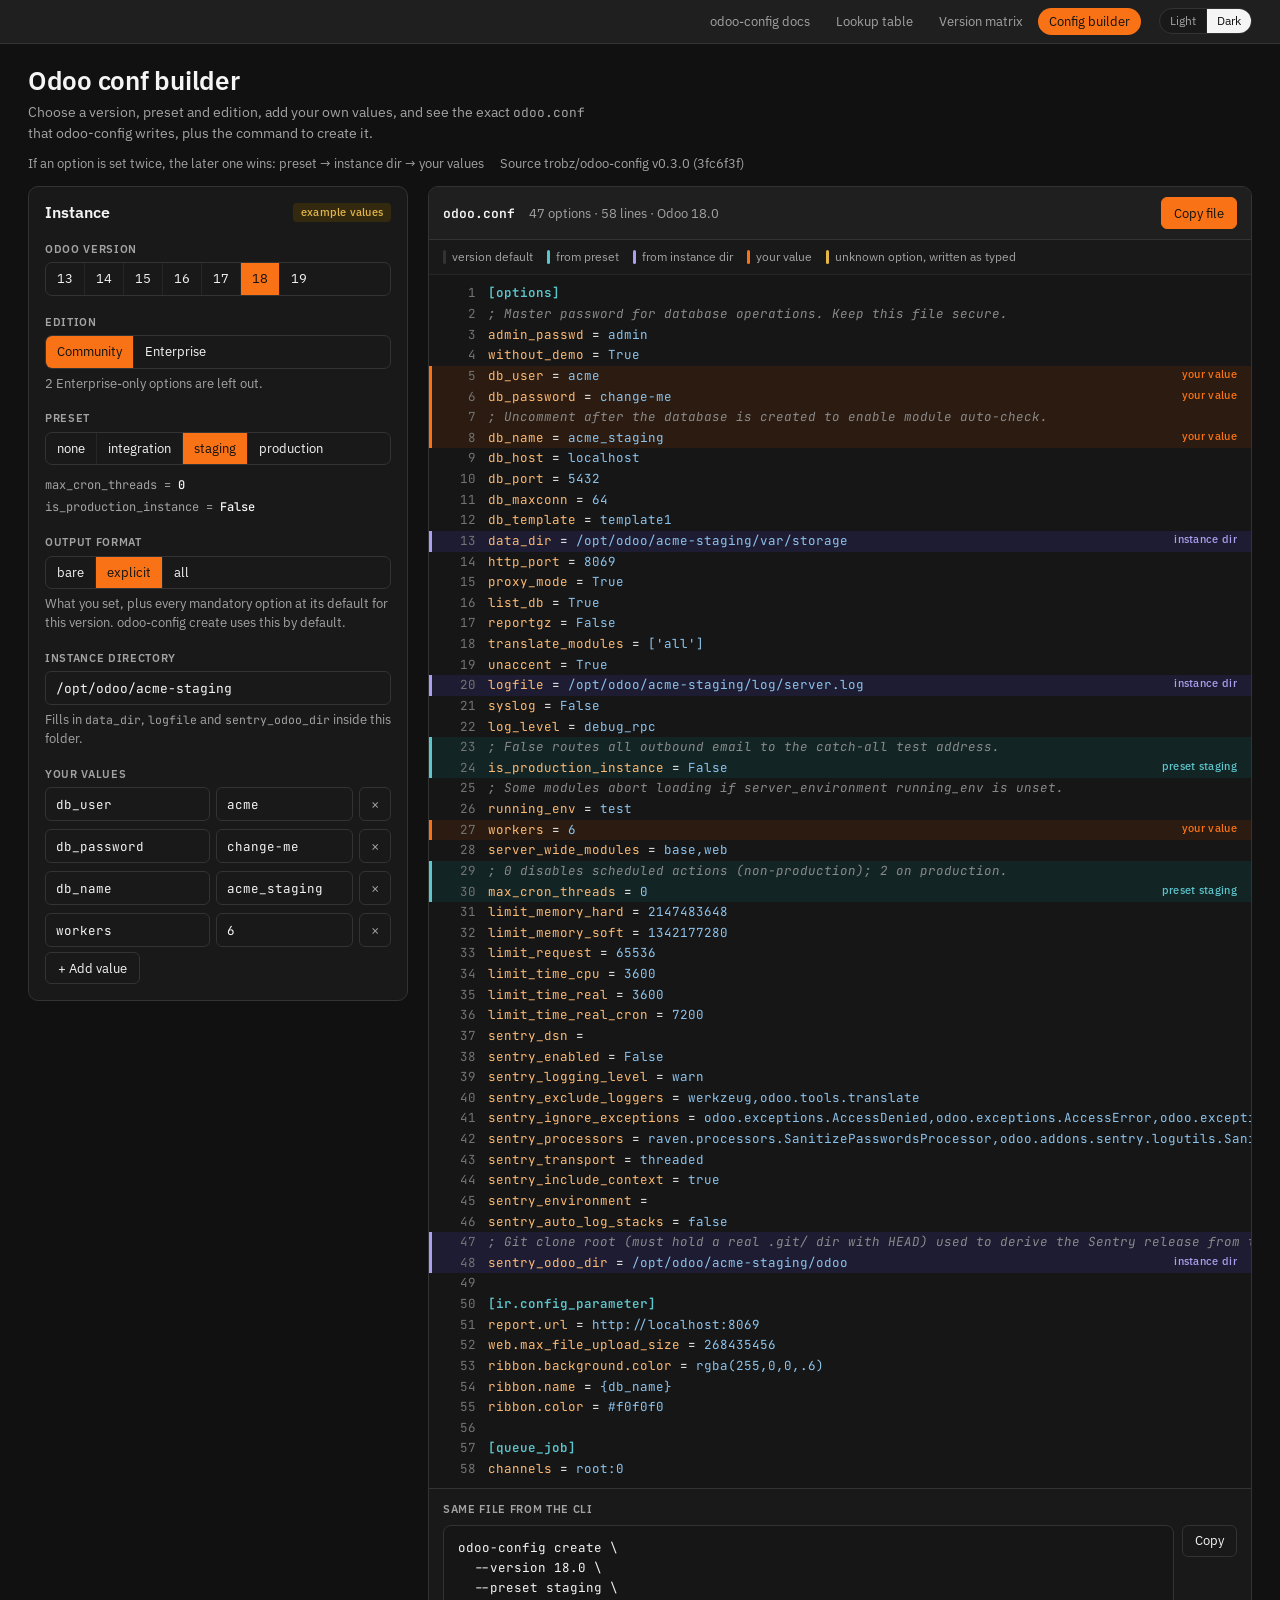
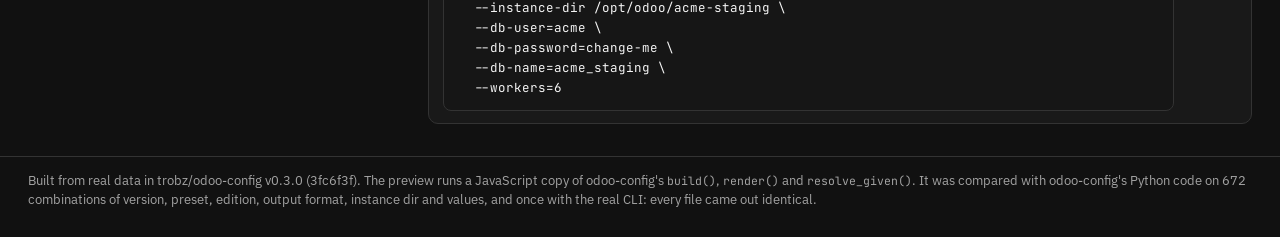
==== site-docs/docs/artifacts/odoo-conf-builder/index.html @ c49c1a0e "docs(site): add option lookup, version matrix and conf builder tools Port the 3 standalone web tools" ====
<!doctype html>
<html lang="en">
<head>
<meta charset="utf-8">
<meta name="viewport" content="width=device-width, initial-scale=1">
<title>Odoo Conf Builder</title>
<link rel="preconnect" href="https://fonts.googleapis.com">
<link rel="preconnect" href="https://fonts.gstatic.com" crossorigin>
<link rel="stylesheet" href="https://fonts.googleapis.com/css2?family=IBM+Plex+Sans:wght@300;400;500;600;700&family=JetBrains+Mono:wght@400;500;600;700&display=swap">
<style>
:root{
  color-scheme:dark;
  --bg:#111111; --surface:#191919; --panel:#1f1f1f; --line:#333333; --line-soft:#262626;
  --ink:#f5f5f5; --muted:#a3a3a3; --faint:#737373;
  --accent:#f97316; --accent-ink:#111111; --accent-soft:#3a1f0d;
  --add:#57c88a; --add-bg:#16301f;
  --del:#f0837a; --del-bg:#3a1a18;
  --chg:#e4b64a; --chg-bg:#33290f;
  --trobz:#5cc6cc; --trobz-bg:#123032;
  --ent:#a9a0f0; --ent-bg:#25224a;
  --code-bg:#161616; --code-key:#fdba74; --code-val:#8cc4ee; --code-com:#8a8a8a; --code-sec:#5cc6cc;
  --shadow:0 1px 2px rgba(0,0,0,.3),0 4px 16px rgba(0,0,0,.25);
  --sans:"IBM Plex Sans",system-ui,-apple-system,"Segoe UI",sans-serif;
  --mono:"JetBrains Mono",ui-monospace,"SFMono-Regular",Menlo,Consolas,monospace;
}
:root[data-theme="light"]{
  color-scheme:light;
  --bg:#fafafa; --surface:#ffffff; --panel:#f4f4f5; --line:#e4e4e7; --line-soft:#efeff1;
  --ink:#18181b; --muted:#5f5f68; --faint:#a1a1aa;
  --accent:#c2410c; --accent-ink:#ffffff; --accent-soft:#ffedd5;
  --add:#1f7a4d; --add-bg:#e3f4ea;
  --del:#b42318; --del-bg:#fdecea;
  --chg:#8a5d00; --chg-bg:#fff2cc;
  --trobz:#0f6e74; --trobz-bg:#dff1f1;
  --ent:#4f46a5; --ent-bg:#ecebfa;
  --code-bg:#f7f7f8; --code-key:#c2410c; --code-val:#1f5f8a; --code-com:#80808a; --code-sec:#0f6e74;
  --shadow:0 1px 2px rgba(24,24,27,.06),0 4px 16px rgba(24,24,27,.06);
}

*{box-sizing:border-box}
body{background:var(--bg);color:var(--ink);font:14px/1.5 var(--sans);margin:0}
a{color:var(--accent)}
button,input,select{font:inherit;color:inherit}
:focus-visible{outline:2px solid var(--accent);outline-offset:2px}
@media (prefers-reduced-motion: reduce){*{transition:none!important;animation:none!important}}
code,.mono{font-family:var(--mono);font-size:.92em}

.wrap{max-width:1320px;margin:0 auto;padding-inline:16px}
@media (min-width:720px){.wrap{padding-inline:28px}}

/* Top strip: links between the three pages and the theme switch. */
.strip{background:var(--panel);border-bottom:1px solid var(--line);font-size:12.5px}
.strip .wrap{display:flex;flex-wrap:wrap;align-items:center;gap:6px 18px;padding-block:8px}
.strip nav{display:flex;flex-wrap:wrap;gap:4px;margin-left:auto}
.strip nav a{padding:3px 10px;border-radius:999px;color:var(--muted);text-decoration:none;border:1px solid transparent}
.strip nav a:hover{color:var(--ink);border-color:var(--line)}
.strip nav a[aria-current="page"]{background:var(--accent);color:var(--accent-ink)}
.theme{display:inline-flex;border:1px solid var(--line);border-radius:999px;overflow:hidden;background:var(--surface)}
.theme button{border:0;background:none;padding:3px 10px;font-size:12px;color:var(--muted);cursor:pointer}
.theme button + button{border-left:1px solid var(--line-soft)}
.theme button:hover{color:var(--ink)}
.theme button[aria-pressed="true"]{background:var(--ink);color:var(--bg)}

header.page{padding-block:22px 14px}
header.page h1{font:600 26px/1.15 var(--sans);letter-spacing:-.01em;margin:0 0 6px;text-wrap:balance}
header.page p{margin:0;color:var(--muted);max-width:72ch}
.meta{display:flex;flex-wrap:wrap;gap:4px 16px;margin-top:10px;font-size:12.5px;color:var(--muted)}
.meta b{color:var(--ink);font-weight:600;font-variant-numeric:tabular-nums}

footer.page{border-top:1px solid var(--line);margin-top:32px;padding-block:14px 28px;font-size:12.5px;color:var(--muted)}

/* Badges */
.badges{display:inline-flex;flex-wrap:wrap;gap:4px}
.b{display:inline-flex;align-items:center;height:19px;padding:0 7px;border-radius:4px;font:500 11px/1 var(--sans);letter-spacing:.02em;white-space:nowrap;border:1px solid transparent}
.b-trobz{background:var(--trobz-bg);color:var(--trobz)}
.b-mand{border-color:var(--line);color:var(--ink)}
.b-ent{background:var(--ent-bg);color:var(--ent)}
.b-legacy{background:var(--panel);color:var(--muted)}
.b-sec{background:var(--accent-soft);color:var(--accent);font-family:var(--mono);font-size:10.5px}
.b-add{background:var(--add-bg);color:var(--add)}
.b-del{background:var(--del-bg);color:var(--del)}
.b-chg{background:var(--chg-bg);color:var(--chg)}

/* Controls */
.field{display:flex;flex-direction:column;gap:5px}
.field > label,.label{font-size:11px;font-weight:600;letter-spacing:.06em;text-transform:uppercase;color:var(--muted)}
.input{height:34px;padding:0 10px;border:1px solid var(--line);border-radius:6px;background:var(--surface);min-width:0}
.input:focus{border-color:var(--accent);outline:none;box-shadow:0 0 0 3px var(--accent-soft)}
.search{width:100%;padding-left:32px;background:var(--surface) url("data:image/svg+xml,%3Csvg xmlns='http://www.w3.org/2000/svg' width='16' height='16' fill='none' stroke='%238a8a8a' stroke-width='1.6'%3E%3Ccircle cx='7' cy='7' r='5'/%3E%3Cpath d='m11 11 3.5 3.5'/%3E%3C/svg%3E") no-repeat 10px 50%}
.chips{display:flex;flex-wrap:wrap;gap:6px}
.chip{height:28px;padding:0 11px;border-radius:999px;border:1px solid var(--line);background:var(--surface);cursor:pointer;font-size:12.5px;display:inline-flex;align-items:center;gap:6px}
.chip:hover{border-color:var(--faint)}
.chip[aria-pressed="true"]{background:var(--ink);border-color:var(--ink);color:var(--bg)}
.chip .n{font-variant-numeric:tabular-nums;color:var(--faint);font-size:11.5px}
.chip[aria-pressed="true"] .n{color:inherit;opacity:.7}
.seg{display:inline-flex;flex-wrap:wrap;border:1px solid var(--line);border-radius:7px;overflow:hidden;background:var(--surface)}
.seg button{border:0;background:none;padding:6px 11px;cursor:pointer;font-size:13px;font-variant-numeric:tabular-nums;border-right:1px solid var(--line-soft)}
.seg button:last-child{border-right:0}
.seg button:hover{background:var(--panel)}
.seg button[aria-pressed="true"]{background:var(--accent);color:var(--accent-ink)}
.btn{height:32px;padding:0 12px;border-radius:6px;border:1px solid var(--line);background:var(--surface);cursor:pointer;font-size:13px;display:inline-flex;align-items:center;gap:6px}
.btn:hover{border-color:var(--faint)}
.btn.primary{background:var(--accent);border-color:var(--accent);color:var(--accent-ink)}
.switch{display:inline-flex;align-items:center;gap:8px;cursor:pointer;font-size:13px;user-select:none}
.switch input{appearance:none;width:30px;height:18px;border-radius:999px;background:var(--line);position:relative;cursor:pointer;margin:0;flex:none;transition:background .15s}
.switch input::after{content:"";position:absolute;top:2px;left:2px;width:14px;height:14px;border-radius:50%;background:var(--surface);transition:transform .15s}
.switch input:checked{background:var(--accent)}
.switch input:checked::after{transform:translateX(12px)}

/* ini code block */
.ini{font:12.5px/1.6 var(--mono);background:var(--code-bg);border:1px solid var(--line);border-radius:8px;padding:12px 14px;margin:0;overflow-x:auto;white-space:pre;color:var(--ink)}
:is(.ini,.hl) .s{color:var(--code-sec);font-weight:600}
:is(.ini,.hl) .c{color:var(--code-com);font-style:italic}
:is(.ini,.hl) .k{color:var(--code-key)}
:is(.ini,.hl) .v{color:var(--code-val)}

.muted{color:var(--muted)}
.empty{padding:28px;text-align:center;color:var(--muted)}
.note{font-size:12px;color:var(--muted)}
.sr{position:absolute;width:1px;height:1px;overflow:hidden;clip:rect(0 0 0 0)}

.layout{display:grid;gap:20px;align-items:start}
@media (min-width:980px){.layout{grid-template-columns:380px minmax(0,1fr)}}
.form{border:1px solid var(--line);border-radius:10px;background:var(--surface);padding:16px;display:grid;gap:18px}
.form-head{display:flex;justify-content:space-between;align-items:center;gap:8px}
.form-head h2{font:600 16px/1.2 var(--sans);margin:0}
.hint{font-size:12.5px;color:var(--muted);margin:0}
.hint code{font-size:11.5px}
.pv{font:12px/1.5 var(--mono);color:var(--muted);margin:6px 0 0;padding:0;list-style:none;display:flex;flex-wrap:wrap;gap:4px 12px}
.pv li b{color:var(--ink);font-weight:500}
.ovr{display:grid;gap:8px}
.ovr-row{display:grid;grid-template-columns:minmax(0,1.2fr) minmax(0,1fr) 32px;gap:6px;align-items:start}
.ovr-row .input{font-family:var(--mono);font-size:12.5px;width:100%}
.ovr-row .x{height:34px;width:32px;border:1px solid var(--line);border-radius:6px;background:var(--surface);cursor:pointer;color:var(--muted)}
.ovr-row .x:hover{color:var(--del);border-color:var(--del)}
.ovr-msg{grid-column:1 / -1;font-size:12px;margin-top:-2px}
.ovr-msg.warn{color:var(--chg)}
.ovr-msg.err{color:var(--del)}

.out{border:1px solid var(--line);border-radius:10px;background:var(--surface);overflow:hidden;min-width:0}
.out-head{display:flex;flex-wrap:wrap;align-items:center;gap:8px 14px;padding:10px 14px;border-bottom:1px solid var(--line);background:var(--panel)}
.out-head .fn{font:600 13px var(--mono)}
.out-head .stat{font-size:12.5px;color:var(--muted);font-variant-numeric:tabular-nums}
.out-head .btn{margin-left:auto}
.legend{display:flex;flex-wrap:wrap;gap:6px 14px;font-size:12px;color:var(--muted);padding:8px 14px;border-bottom:1px solid var(--line-soft)}
.legend span{display:inline-flex;align-items:center;gap:6px}
.legend i{width:3px;height:14px;border-radius:2px;display:inline-block}
.code{font:12.5px/1.65 var(--mono);background:var(--code-bg);overflow-x:auto;padding:8px 0;counter-reset:ln}
.code .ln{display:grid;grid-template-columns:44px 1fr auto;gap:0 12px;padding-right:14px;white-space:pre;min-width:max-content;border-left:3px solid transparent}
.code .ln::before{counter-increment:ln;content:counter(ln);text-align:right;color:var(--faint);user-select:none}
.code .ln .t{min-width:0}
.code .ln .o{font:500 10.5px/1.65 var(--sans);letter-spacing:.03em;color:var(--faint);user-select:none;padding-left:16px}
.code .ln.preset{border-left-color:var(--trobz);background:color-mix(in srgb,var(--trobz-bg) 55%,transparent)}
.code .ln.override{border-left-color:var(--accent);background:color-mix(in srgb,var(--accent-soft) 60%,transparent)}
.code .ln.instance-dir{border-left-color:var(--ent);background:color-mix(in srgb,var(--ent-bg) 55%,transparent)}
.code .ln.unknown{border-left-color:var(--chg);background:color-mix(in srgb,var(--chg-bg) 55%,transparent)}
.code .ln.preset .o{color:var(--trobz)} .code .ln.override .o{color:var(--accent)} .code .ln.instance-dir .o{color:var(--ent)} .code .ln.unknown .o{color:var(--chg)}
.cmd{border-top:1px solid var(--line);padding:12px 14px;display:grid;gap:8px}
.cmd-row{display:flex;gap:8px;align-items:stretch}
.cmd-row .ini{flex:1;min-width:0;white-space:pre-wrap;word-break:break-all}
</style>
</head>
<body>
<div class="strip"><div class="wrap"><nav aria-label="Pages"><a href="../../">odoo-config docs</a><a href="../odoo-option-lookup/">Lookup table</a><a href="../odoo-option-matrix/">Version matrix</a><a href="../odoo-conf-builder/" aria-current="page">Config builder</a></nav><div class="theme" role="group" aria-label="Theme"><button type="button" data-t="light">Light</button><button type="button" data-t="dark">Dark</button></div></div></div>
<script>(() => {
  // Share the light/dark choice with the zensical docs pages: same localStorage
  // key and value shape as their palette toggle (theme.palette in zensical.toml).
  const root = document.documentElement, KEY = new URL("../../", location).pathname + ".__palette";
  const SCHEME = { light: [0, "default"], dark: [1, "slate"] };
  const apply = (mode) => {
    root.dataset.theme = mode;
    document.querySelectorAll(".theme button").forEach((b) => b.setAttribute("aria-pressed", b.dataset.t === mode));
  };
  let saved = null;
  try { saved = JSON.parse(localStorage.getItem(KEY)); } catch (e) {}
  apply(saved?.color?.scheme === "default" ? "light" : "dark");
  document.querySelector(".theme").addEventListener("click", (e) => {
    const b = e.target.closest("button"); if (!b) return;
    const [index, scheme] = SCHEME[b.dataset.t];
    try { localStorage.setItem(KEY, JSON.stringify({ index, color: { media: "none", scheme, primary: "indigo", accent: "indigo" } })); } catch (e) {}
    apply(b.dataset.t);
  });
})();</script>

<header class="page wrap">
  <h1>Odoo conf builder</h1>
  <p>Choose a version, preset and edition, add your own values, and see the exact <code>odoo.conf</code> that odoo-config writes, plus the command to create it.</p>
  <div class="meta"><span>If an option is set twice, the later one wins: preset → instance dir → your values</span><span>Source <span data-src></span></span></div>
</header>

<main class="wrap layout">
  <form class="form" id="form" autocomplete="off">
    <div class="form-head"><h2>Instance</h2><span class="b b-chg" title="Pre-filled so the preview is not empty">example values</span></div>

    <div class="field"><span class="label" id="ver-l">Odoo version</span><div class="seg" id="ver" role="group" aria-labelledby="ver-l"></div></div>

    <div class="field"><span class="label" id="ed-l">Edition</span>
      <div class="seg" id="ed" role="group" aria-labelledby="ed-l"><button type="button" data-v="c">Community</button><button type="button" data-v="e">Enterprise</button></div>
      <p class="hint" id="ed-hint"></p></div>

    <div class="field"><span class="label" id="pre-l">Preset</span>
      <div class="seg" id="pre" role="group" aria-labelledby="pre-l"></div>
      <ul class="pv" id="pre-vals"></ul></div>

    <div class="field"><span class="label" id="fmt-l">Output format</span>
      <div class="seg" id="fmt" role="group" aria-labelledby="fmt-l"><button type="button" data-v="bare">bare</button><button type="button" data-v="explicit">explicit</button><button type="button" data-v="all">all</button></div>
      <p class="hint" id="fmt-hint"></p></div>

    <div class="field"><label for="idir">Instance directory</label>
      <input id="idir" class="input mono" placeholder="/opt/odoo/my-instance">
      <p class="hint">Fills in <code>data_dir</code>, <code>logfile</code> and <code>sentry_odoo_dir</code> inside this folder.</p></div>

    <div class="field"><span class="label">Your values</span>
      <div class="ovr" id="ovr"></div>
      <div><button type="button" class="btn" id="add">+ Add value</button></div>
      <datalist id="keys"></datalist></div>
  </form>

  <section class="out" aria-label="Generated file">
    <div class="out-head"><span class="fn">odoo.conf</span><span class="stat" id="stat"></span><button type="button" class="btn primary" id="copy-conf">Copy file</button></div>
    <div class="legend">
      <span><i style="background:var(--line)"></i>version default</span>
      <span><i style="background:var(--trobz)"></i>from preset</span>
      <span><i style="background:var(--ent)"></i>from instance dir</span>
      <span><i style="background:var(--accent)"></i>your value</span>
      <span><i style="background:var(--chg)"></i>unknown option, written as typed</span>
    </div>
    <div class="code hl" id="code"></div>
    <div class="cmd">
      <span class="label">Same file from the CLI</span>
      <div class="cmd-row"><pre class="ini" id="cmd"></pre><button type="button" class="btn" id="copy-cmd">Copy</button></div>
    </div>
  </section>
</main>

<footer class="page wrap">
  Built from real data in <span data-src></span>. The preview runs a JavaScript copy of odoo-config's <code>build()</code>, <code>render()</code> and <code>resolve_given()</code>. It was compared with odoo-config's Python code on 672 combinations of version, preset, edition, output format, instance dir and values, and once with the real CLI: every file came out identical.
</footer>

<script type="application/json" id="schema-data">{"source":{"repo":"trobz/odoo-config","commit":"3fc6f3f","describe":"v0.3.0"},"versions":["13.0","14.0","15.0","16.0","17.0","18.0","19.0"],"presets":{"integration":{"max_cron_threads":"0","is_production_instance":"False"},"staging":{"max_cron_threads":"0","is_production_instance":"False"},"production":{"max_cron_threads":"2","is_production_instance":"True","list_db":"False","ribbon.name":""}},"options":[{"key":"admin_passwd","default":"admin","comment":"Master password for database operations. Keep this file secure.","mandatory":true,"type":"str","in_core":true,"in_overlay":true,"trobz":false,"core_default":"admin","versions":{"13.0":"admin","14.0":"admin","15.0":"admin","16.0":"admin","17.0":"admin","18.0":"admin","19.0":"admin"},"core_versions":{"13.0":"admin","14.0":"admin","15.0":"admin","16.0":"admin","17.0":"admin","18.0":"admin","19.0":"admin"}},{"key":"without_demo","default":"True","help":"disable loading demo data for modules to be installed (comma-separated, use \"all\" for all modules). Requires -d and -i. Default is %default","mandatory":true,"max_version":"18.0","type":"str","in_core":true,"in_overlay":true,"trobz":true,"core_default":"False","versions":{"13.0":"True","14.0":"True","15.0":"True","16.0":"True","17.0":"True","18.0":"True","19.0":null},"core_versions":{"13.0":"False","14.0":"False","15.0":"False","16.0":"False","17.0":"False","18.0":"False","19.0":null}},{"key":"db_user","default":"","help":"specify the database user name","mandatory":true,"type":"str","in_core":true,"in_overlay":true,"trobz":false,"core_default":"","versions":{"13.0":"","14.0":"","15.0":"","16.0":"","17.0":"","18.0":"","19.0":""},"core_versions":{"13.0":"","14.0":"","15.0":"","16.0":"","17.0":"","18.0":"","19.0":""}},{"key":"db_password","default":"","help":"specify the database password","mandatory":true,"type":"str","in_core":true,"in_overlay":true,"trobz":false,"core_default":"","versions":{"13.0":"","14.0":"","15.0":"","16.0":"","17.0":"","18.0":"","19.0":""},"core_versions":{"13.0":"","14.0":"","15.0":"","16.0":"","17.0":"","18.0":"","19.0":""}},{"key":"db_name","default":"False","help":"database(s) used when installing or updating modules.","comment":"Uncomment after the database is created to enable module auto-check.","commented":true,"type":"str","in_core":true,"in_overlay":true,"trobz":true,"core_default":"","versions":{"13.0":"False","14.0":"False","15.0":"False","16.0":"False","17.0":"False","18.0":"False","19.0":"False"},"core_versions":{"13.0":"","14.0":"","15.0":"","16.0":"","17.0":"","18.0":"","19.0":""}},{"key":"db_host","default":"localhost","help":"specify the database host","mandatory":true,"type":"str","in_core":true,"in_overlay":true,"trobz":true,"core_default":"","versions":{"13.0":"localhost","14.0":"localhost","15.0":"localhost","16.0":"localhost","17.0":"localhost","18.0":"localhost","19.0":"localhost"},"core_versions":{"13.0":"","14.0":"","15.0":"","16.0":"","17.0":"","18.0":"","19.0":""}},{"key":"db_port","default":"5432","help":"specify the database port","mandatory":true,"type":"int","in_core":true,"in_overlay":true,"trobz":true,"core_default":"False","versions":{"13.0":"5432","14.0":"5432","15.0":"5432","16.0":"5432","17.0":"5432","18.0":"5432","19.0":"5432"},"core_versions":{"13.0":"False","14.0":"False","15.0":"False","16.0":"False","17.0":"False","18.0":"False","19.0":"False"}},{"key":"db_maxconn","default":"64","help":"specify the maximum number of physical connections to PostgreSQL","mandatory":true,"type":"int","in_core":true,"in_overlay":true,"trobz":false,"core_default":"64","versions":{"13.0":"64","14.0":"64","15.0":"64","16.0":"64","17.0":"64","18.0":"64","19.0":"64"},"core_versions":{"13.0":"64","14.0":"64","15.0":"64","16.0":"64","17.0":"64","18.0":"64","19.0":"64"}},{"key":"db_template","default":"template1","help":"specify a custom database template to create a new database","mandatory":true,"type":"str","in_core":true,"in_overlay":true,"trobz":true,"core_default":"template0","versions":{"13.0":"template1","14.0":"template1","15.0":"template1","16.0":"template1","17.0":"template1","18.0":"template1","19.0":"template1"},"core_versions":{"13.0":"template0","14.0":"template0","15.0":"template0","16.0":"template0","17.0":"template0","18.0":"template0","19.0":"template0"}},{"key":"addons_path","default":"","help":"specify additional addons paths (separated by commas).","comment":"Comma-separated list of addons directories.","type":"str","in_core":true,"in_overlay":true,"trobz":false,"core_default":"","versions":{"13.0":"","14.0":"","15.0":"","16.0":"","17.0":"","18.0":"","19.0":""},"core_versions":{"13.0":"","14.0":"","15.0":"","16.0":"","17.0":"","18.0":"","19.0":""}},{"key":"data_dir","help":"Directory where to store Odoo data","mandatory":true,"type":"str","in_core":true,"in_overlay":true,"trobz":false,"core_default":"","versions":{"13.0":"","14.0":"","15.0":"","16.0":"","17.0":"","18.0":"","19.0":""},"core_versions":{"13.0":"","14.0":"","15.0":"","16.0":"","17.0":"","18.0":"","19.0":""}},{"key":"interface","default":"","mandatory":true,"max_version":"10.0","type":"str","in_core":false,"in_overlay":true,"trobz":true,"core_default":null,"versions":{"13.0":null,"14.0":null,"15.0":null,"16.0":null,"17.0":null,"18.0":null,"19.0":null}},{"key":"netrpc","default":"False","mandatory":true,"max_version":"9.0","type":"str","in_core":false,"in_overlay":true,"trobz":true,"core_default":null,"versions":{"13.0":null,"14.0":null,"15.0":null,"16.0":null,"17.0":null,"18.0":null,"19.0":null}},{"key":"xmlrpcs","default":"False","mandatory":true,"max_version":"10.0","type":"str","in_core":false,"in_overlay":true,"trobz":true,"core_default":null,"versions":{"13.0":null,"14.0":null,"15.0":null,"16.0":null,"17.0":null,"18.0":null,"19.0":null}},{"key":"xmlrpc","default":"True","mandatory":true,"max_version":"10.0","type":"str","in_core":false,"in_overlay":true,"trobz":true,"core_default":null,"versions":{"13.0":null,"14.0":null,"15.0":null,"16.0":null,"17.0":null,"18.0":null,"19.0":null}},{"key":"xmlrpc_interface","default":"","mandatory":true,"max_version":"10.0","type":"str","in_core":false,"in_overlay":true,"trobz":true,"core_default":null,"versions":{"13.0":null,"14.0":null,"15.0":null,"16.0":null,"17.0":null,"18.0":null,"19.0":null}},{"key":"xmlrpc_port","default":"8069","mandatory":true,"max_version":"10.0","type":"int","in_core":false,"in_overlay":true,"trobz":true,"core_default":null,"versions":{"13.0":null,"14.0":null,"15.0":null,"16.0":null,"17.0":null,"18.0":null,"19.0":null}},{"key":"soap","default":"False","mandatory":true,"max_version":"9.0","type":"str","in_core":false,"in_overlay":true,"trobz":true,"core_default":null,"versions":{"13.0":null,"14.0":null,"15.0":null,"16.0":null,"17.0":null,"18.0":null,"19.0":null}},{"key":"http_interface","default":"","help":"Listen interface address for HTTP services.","type":"str","in_core":true,"in_overlay":true,"trobz":true,"core_default":"0.0.0.0","versions":{"13.0":"","14.0":"","15.0":"","16.0":"","17.0":"","18.0":"","19.0":""},"core_versions":{"13.0":"","14.0":"","15.0":"","16.0":"","17.0":"","18.0":"","19.0":"0.0.0.0"}},{"key":"http_port","default":"8069","help":"Listen port for the main HTTP service","mandatory":true,"type":"int","in_core":true,"in_overlay":true,"trobz":false,"core_default":"8069","versions":{"13.0":"8069","14.0":"8069","15.0":"8069","16.0":"8069","17.0":"8069","18.0":"8069","19.0":"8069"},"core_versions":{"13.0":"8069","14.0":"8069","15.0":"8069","16.0":"8069","17.0":"8069","18.0":"8069","19.0":"8069"}},{"key":"longpolling_port","default":"8072","help":"Listen port for the longpolling HTTP service","max_version":"15.0","type":"int","in_core":true,"in_overlay":true,"trobz":false,"core_default":"8072","versions":{"13.0":"8072","14.0":"8072","15.0":"8072","16.0":null,"17.0":null,"18.0":null,"19.0":null},"core_versions":{"13.0":"8072","14.0":"8072","15.0":"8072","16.0":null,"17.0":null,"18.0":null,"19.0":null}},{"key":"gevent_port","default":"8072","help":"Listen port for the gevent worker","min_version":"16.0","type":"int","in_core":true,"in_overlay":true,"trobz":false,"core_default":"8072","versions":{"13.0":null,"14.0":null,"15.0":null,"16.0":"8072","17.0":"8072","18.0":"8072","19.0":"8072"},"core_versions":{"13.0":null,"14.0":null,"15.0":null,"16.0":"8072","17.0":"8072","18.0":"8072","19.0":"8072"}},{"key":"proxy_mode","default":"True","help":"Activate reverse proxy WSGI wrappers (headers rewriting) Only enable this when running behind a trusted web proxy!","mandatory":true,"type":"str","in_core":true,"in_overlay":true,"trobz":true,"core_default":"False","versions":{"13.0":"True","14.0":"True","15.0":"True","16.0":"True","17.0":"True","18.0":"True","19.0":"True"},"core_versions":{"13.0":"False","14.0":"False","15.0":"False","16.0":"False","17.0":"False","18.0":"False","19.0":"False"}},{"key":"list_db","default":"True","help":"Disable the ability to obtain or view the list of databases. Also disable access to the database manager and selector, so be sure to set a proper --database parameter first","mandatory":true,"type":"str","in_core":true,"in_overlay":true,"trobz":false,"core_default":"True","versions":{"13.0":"True","14.0":"True","15.0":"True","16.0":"True","17.0":"True","18.0":"True","19.0":"True"},"core_versions":{"13.0":"True","14.0":"True","15.0":"True","16.0":"True","17.0":"True","18.0":"True","19.0":"True"}},{"key":"reportgz","default":"False","mandatory":true,"type":"str","in_core":true,"in_overlay":true,"trobz":false,"core_default":"False","versions":{"13.0":"False","14.0":"False","15.0":"False","16.0":"False","17.0":"False","18.0":"False","19.0":"False"},"core_versions":{"13.0":"False","14.0":"False","15.0":"False","16.0":"False","17.0":"False","18.0":"False","19.0":"False"}},{"key":"translate_modules","default":"['all']","help":"specify modules to export. Use in combination with --i18n-export","mandatory":true,"max_version":"18.0","type":"str","in_core":true,"in_overlay":true,"trobz":true,"core_default":"","versions":{"13.0":"['all']","14.0":"['all']","15.0":"['all']","16.0":"['all']","17.0":"['all']","18.0":"['all']","19.0":null},"core_versions":{"13.0":"","14.0":"","15.0":"","16.0":"","17.0":"","18.0":"","19.0":null}},{"key":"unaccent","default":"True","help":"Try to enable the unaccent extension when creating new databases.","mandatory":true,"type":"str","in_core":true,"in_overlay":true,"trobz":true,"core_default":"False","versions":{"13.0":"True","14.0":"True","15.0":"True","16.0":"True","17.0":"True","18.0":"True","19.0":"True"},"core_versions":{"13.0":"False","14.0":"False","15.0":"False","16.0":"False","17.0":"False","18.0":"False","19.0":"False"}},{"key":"logfile","default":"log/server.log","help":"file where the server log will be stored","mandatory":true,"type":"str","in_core":true,"in_overlay":true,"trobz":true,"core_default":"","versions":{"13.0":"log/server.log","14.0":"log/server.log","15.0":"log/server.log","16.0":"log/server.log","17.0":"log/server.log","18.0":"log/server.log","19.0":"log/server.log"},"core_versions":{"13.0":"","14.0":"","15.0":"","16.0":"","17.0":"","18.0":"","19.0":""}},{"key":"syslog","default":"False","help":"Send the log to the syslog server","mandatory":true,"type":"str","in_core":true,"in_overlay":true,"trobz":false,"core_default":"False","versions":{"13.0":"False","14.0":"False","15.0":"False","16.0":"False","17.0":"False","18.0":"False","19.0":"False"},"core_versions":{"13.0":"False","14.0":"False","15.0":"False","16.0":"False","17.0":"False","18.0":"False","19.0":"False"}},{"key":"logrotate","default":"False","mandatory":true,"max_version":"11.0","type":"str","in_core":false,"in_overlay":true,"trobz":true,"core_default":null,"versions":{"13.0":null,"14.0":null,"15.0":null,"16.0":null,"17.0":null,"18.0":null,"19.0":null}},{"key":"log_level","default":"debug_rpc","mandatory":true,"type":"str","in_core":true,"in_overlay":true,"trobz":true,"core_default":"info","versions":{"13.0":"debug_rpc","14.0":"debug_rpc","15.0":"debug_rpc","16.0":"debug_rpc","17.0":"debug_rpc","18.0":"debug_rpc","19.0":"debug_rpc"},"core_versions":{"13.0":"info","14.0":"info","15.0":"info","16.0":"info","17.0":"info","18.0":"info","19.0":"info"}},{"key":"is_production_instance","default":"False","comment":"False routes all outbound email to the catch-all test address.","mandatory":true,"type":"str","in_core":false,"in_overlay":true,"trobz":true,"core_default":null,"versions":{"13.0":"False","14.0":"False","15.0":"False","16.0":"False","17.0":"False","18.0":"False","19.0":"False"}},{"key":"running_env","default":"test","comment":"Some modules abort loading if server_environment running_env is unset.","mandatory":true,"type":"str","in_core":false,"in_overlay":true,"trobz":true,"core_default":null,"versions":{"13.0":"test","14.0":"test","15.0":"test","16.0":"test","17.0":"test","18.0":"test","19.0":"test"}},{"key":"workers","default":"4","help":"Specify the number of workers, 0 disable prefork mode.","mandatory":true,"type":"int","in_core":true,"in_overlay":true,"trobz":true,"core_default":"0","versions":{"13.0":"4","14.0":"4","15.0":"4","16.0":"4","17.0":"4","18.0":"4","19.0":"4"},"core_versions":{"13.0":"0","14.0":"0","15.0":"0","16.0":"0","17.0":"0","18.0":"0","19.0":"0"}},{"key":"server_wide_modules","default":"base,web","help":"Comma-separated list of server-wide modules.","mandatory":true,"type":"str","in_core":true,"in_overlay":true,"trobz":false,"core_default":"base,web","versions":{"13.0":"base,web","14.0":"base,web","15.0":"base,web","16.0":"base,web","17.0":"base,web","18.0":"base,web","19.0":"base,web"},"core_versions":{"13.0":"base,web","14.0":"base,web","15.0":"base,web","16.0":"base,web","17.0":"base,web","18.0":"base,web","19.0":"base,web"}},{"key":"max_cron_threads","default":"1","help":"Maximum number of threads processing concurrently cron jobs (default 2).","comment":"0 disables scheduled actions (non-production); 2 on production.","mandatory":true,"type":"int","in_core":true,"in_overlay":true,"trobz":true,"core_default":"2","versions":{"13.0":"1","14.0":"1","15.0":"1","16.0":"1","17.0":"1","18.0":"1","19.0":"1"},"core_versions":{"13.0":"2","14.0":"2","15.0":"2","16.0":"2","17.0":"2","18.0":"2","19.0":"2"}},{"key":"limit_memory_hard","default":"2147483648","help":"Maximum allowed virtual memory per worker (in bytes), when reached, any memory allocation will fail (default 2560MiB).","mandatory":true,"type":"int","in_core":true,"in_overlay":true,"trobz":true,"core_default":"2684354560","versions":{"13.0":"2147483648","14.0":"2147483648","15.0":"2147483648","16.0":"2147483648","17.0":"2147483648","18.0":"2147483648","19.0":"2147483648"},"core_versions":{"13.0":"2684354560","14.0":"2684354560","15.0":"2684354560","16.0":"2684354560","17.0":"2684354560","18.0":"2684354560","19.0":"2684354560"}},{"key":"limit_memory_soft","default":"1342177280","help":"Maximum allowed virtual memory per worker (in bytes), when reached the worker be reset after the current request (default 2048MiB).","mandatory":true,"type":"int","in_core":true,"in_overlay":true,"trobz":true,"core_default":"2147483648","versions":{"13.0":"1342177280","14.0":"1342177280","15.0":"1342177280","16.0":"1342177280","17.0":"1342177280","18.0":"1342177280","19.0":"1342177280"},"core_versions":{"13.0":"2147483648","14.0":"2147483648","15.0":"2147483648","16.0":"2147483648","17.0":"2147483648","18.0":"2147483648","19.0":"2147483648"}},{"key":"limit_request","default":"65536","help":"Maximum number of request to be processed per worker (default 65536).","mandatory":true,"by_version":{"13.0":"8192","14.0":"8192","15.0":"8192","16.0":"65536","17.0":"65536","18.0":"65536","19.0":"65536"},"type":"int","in_core":true,"in_overlay":true,"trobz":false,"core_default":"65536","versions":{"13.0":"8192","14.0":"8192","15.0":"8192","16.0":"65536","17.0":"65536","18.0":"65536","19.0":"65536"},"core_versions":{"13.0":"8192","14.0":"8192","15.0":"8192","16.0":"65536","17.0":"65536","18.0":"65536","19.0":"65536"}},{"key":"limit_time_cpu","default":"3600","help":"Maximum allowed CPU time per request (default 60).","mandatory":true,"type":"int","in_core":true,"in_overlay":true,"trobz":true,"core_default":"60","versions":{"13.0":"3600","14.0":"3600","15.0":"3600","16.0":"3600","17.0":"3600","18.0":"3600","19.0":"3600"},"core_versions":{"13.0":"60","14.0":"60","15.0":"60","16.0":"60","17.0":"60","18.0":"60","19.0":"60"}},{"key":"limit_time_real","default":"3600","help":"Maximum allowed Real time per request (default 120).","mandatory":true,"type":"int","in_core":true,"in_overlay":true,"trobz":true,"core_default":"120","versions":{"13.0":"3600","14.0":"3600","15.0":"3600","16.0":"3600","17.0":"3600","18.0":"3600","19.0":"3600"},"core_versions":{"13.0":"120","14.0":"120","15.0":"120","16.0":"120","17.0":"120","18.0":"120","19.0":"120"}},{"key":"limit_time_real_cron","default":"7200","help":"Maximum allowed Real time per cron job. (default: --limit-time-real). Set to 0 for no limit.","mandatory":true,"type":"int","in_core":true,"in_overlay":true,"trobz":true,"core_default":"-1","versions":{"13.0":"7200","14.0":"7200","15.0":"7200","16.0":"7200","17.0":"7200","18.0":"7200","19.0":"7200"},"core_versions":{"13.0":"-1","14.0":"-1","15.0":"-1","16.0":"-1","17.0":"-1","18.0":"-1","19.0":"-1"}},{"key":"smtp_server","default":"localhost","help":"specify the SMTP server for sending email","commented":true,"type":"str","in_core":true,"in_overlay":true,"trobz":false,"core_default":"localhost","versions":{"13.0":"localhost","14.0":"localhost","15.0":"localhost","16.0":"localhost","17.0":"localhost","18.0":"localhost","19.0":"localhost"},"core_versions":{"13.0":"localhost","14.0":"localhost","15.0":"localhost","16.0":"localhost","17.0":"localhost","18.0":"localhost","19.0":"localhost"}},{"key":"smtp_port","default":"25","help":"specify the SMTP port","commented":true,"type":"int","in_core":true,"in_overlay":true,"trobz":false,"core_default":"25","versions":{"13.0":"25","14.0":"25","15.0":"25","16.0":"25","17.0":"25","18.0":"25","19.0":"25"},"core_versions":{"13.0":"25","14.0":"25","15.0":"25","16.0":"25","17.0":"25","18.0":"25","19.0":"25"}},{"key":"smtp_ssl","default":"False","help":"if passed, SMTP connections will be encrypted with SSL (STARTTLS)","commented":true,"type":"str","in_core":true,"in_overlay":true,"trobz":false,"core_default":"False","versions":{"13.0":"False","14.0":"False","15.0":"False","16.0":"False","17.0":"False","18.0":"False","19.0":"False"},"core_versions":{"13.0":"False","14.0":"False","15.0":"False","16.0":"False","17.0":"False","18.0":"False","19.0":"False"}},{"key":"smtp_user","default":"","help":"specify the SMTP username for sending email","commented":true,"type":"str","in_core":true,"in_overlay":true,"trobz":false,"core_default":"","versions":{"13.0":"","14.0":"","15.0":"","16.0":"","17.0":"","18.0":"","19.0":""},"core_versions":{"13.0":"","14.0":"","15.0":"","16.0":"","17.0":"","18.0":"","19.0":""}},{"key":"smtp_password","default":"","help":"specify the SMTP password for sending email","commented":true,"type":"str","in_core":true,"in_overlay":true,"trobz":false,"core_default":"","versions":{"13.0":"","14.0":"","15.0":"","16.0":"","17.0":"","18.0":"","19.0":""},"core_versions":{"13.0":"","14.0":"","15.0":"","16.0":"","17.0":"","18.0":"","19.0":""}},{"key":"email_from","default":"","help":"specify the SMTP email address for sending email","commented":true,"type":"str","in_core":true,"in_overlay":true,"trobz":false,"core_default":"","versions":{"13.0":"","14.0":"","15.0":"","16.0":"","17.0":"","18.0":"","19.0":""},"core_versions":{"13.0":"","14.0":"","15.0":"","16.0":"","17.0":"","18.0":"","19.0":""}},{"key":"sentry_dsn","default":"","mandatory":true,"type":"str","in_core":false,"in_overlay":true,"trobz":true,"core_default":null,"versions":{"13.0":"","14.0":"","15.0":"","16.0":"","17.0":"","18.0":"","19.0":""}},{"key":"sentry_enabled","default":"False","mandatory":true,"type":"str","in_core":false,"in_overlay":true,"trobz":true,"core_default":null,"versions":{"13.0":"False","14.0":"False","15.0":"False","16.0":"False","17.0":"False","18.0":"False","19.0":"False"}},{"key":"sentry_logging_level","default":"warn","mandatory":true,"type":"str","in_core":false,"in_overlay":true,"trobz":true,"core_default":null,"versions":{"13.0":"warn","14.0":"warn","15.0":"warn","16.0":"warn","17.0":"warn","18.0":"warn","19.0":"warn"}},{"key":"sentry_exclude_loggers","default":"werkzeug,odoo.tools.translate","mandatory":true,"type":"str","in_core":false,"in_overlay":true,"trobz":true,"core_default":null,"versions":{"13.0":"werkzeug,odoo.tools.translate","14.0":"werkzeug,odoo.tools.translate","15.0":"werkzeug,odoo.tools.translate","16.0":"werkzeug,odoo.tools.translate","17.0":"werkzeug,odoo.tools.translate","18.0":"werkzeug,odoo.tools.translate","19.0":"werkzeug,odoo.tools.translate"}},{"key":"sentry_ignore_exceptions","default":"odoo.exceptions.AccessDenied,odoo.exceptions.AccessError,odoo.exceptions.MissingError,odoo.exceptions.RedirectWarning,odoo.exceptions.UserError,odoo.exceptions.ValidationError,odoo.exceptions.Warning,odoo.exceptions.except_orm","mandatory":true,"type":"str","in_core":false,"in_overlay":true,"trobz":true,"core_default":null,"versions":{"13.0":"odoo.exceptions.AccessDenied,odoo.exceptions.AccessError,odoo.exceptions.MissingError,odoo.exceptions.RedirectWarning,odoo.exceptions.UserError,odoo.exceptions.ValidationError,odoo.exceptions.Warning,odoo.exceptions.except_orm","14.0":"odoo.exceptions.AccessDenied,odoo.exceptions.AccessError,odoo.exceptions.MissingError,odoo.exceptions.RedirectWarning,odoo.exceptions.UserError,odoo.exceptions.ValidationError,odoo.exceptions.Warning,odoo.exceptions.except_orm","15.0":"odoo.exceptions.AccessDenied,odoo.exceptions.AccessError,odoo.exceptions.MissingError,odoo.exceptions.RedirectWarning,odoo.exceptions.UserError,odoo.exceptions.ValidationError,odoo.exceptions.Warning,odoo.exceptions.except_orm","16.0":"odoo.exceptions.AccessDenied,odoo.exceptions.AccessError,odoo.exceptions.MissingError,odoo.exceptions.RedirectWarning,odoo.exceptions.UserError,odoo.exceptions.ValidationError,odoo.exceptions.Warning,odoo.exceptions.except_orm","17.0":"odoo.exceptions.AccessDenied,odoo.exceptions.AccessError,odoo.exceptions.MissingError,odoo.exceptions.RedirectWarning,odoo.exceptions.UserError,odoo.exceptions.ValidationError,odoo.exceptions.Warning,odoo.exceptions.except_orm","18.0":"odoo.exceptions.AccessDenied,odoo.exceptions.AccessError,odoo.exceptions.MissingError,odoo.exceptions.RedirectWarning,odoo.exceptions.UserError,odoo.exceptions.ValidationError,odoo.exceptions.Warning,odoo.exceptions.except_orm","19.0":"odoo.exceptions.AccessDenied,odoo.exceptions.AccessError,odoo.exceptions.MissingError,odoo.exceptions.RedirectWarning,odoo.exceptions.UserError,odoo.exceptions.ValidationError,odoo.exceptions.Warning,odoo.exceptions.except_orm"}},{"key":"sentry_processors","default":"raven.processors.SanitizePasswordsProcessor,odoo.addons.sentry.logutils.SanitizeOdooCookiesProcessor","mandatory":true,"type":"str","in_core":false,"in_overlay":true,"trobz":true,"core_default":null,"versions":{"13.0":"raven.processors.SanitizePasswordsProcessor,odoo.addons.sentry.logutils.SanitizeOdooCookiesProcessor","14.0":"raven.processors.SanitizePasswordsProcessor,odoo.addons.sentry.logutils.SanitizeOdooCookiesProcessor","15.0":"raven.processors.SanitizePasswordsProcessor,odoo.addons.sentry.logutils.SanitizeOdooCookiesProcessor","16.0":"raven.processors.SanitizePasswordsProcessor,odoo.addons.sentry.logutils.SanitizeOdooCookiesProcessor","17.0":"raven.processors.SanitizePasswordsProcessor,odoo.addons.sentry.logutils.SanitizeOdooCookiesProcessor","18.0":"raven.processors.SanitizePasswordsProcessor,odoo.addons.sentry.logutils.SanitizeOdooCookiesProcessor","19.0":"raven.processors.SanitizePasswordsProcessor,odoo.addons.sentry.logutils.SanitizeOdooCookiesProcessor"}},{"key":"sentry_transport","default":"threaded","mandatory":true,"type":"str","in_core":false,"in_overlay":true,"trobz":true,"core_default":null,"versions":{"13.0":"threaded","14.0":"threaded","15.0":"threaded","16.0":"threaded","17.0":"threaded","18.0":"threaded","19.0":"threaded"}},{"key":"sentry_include_context","default":"true","mandatory":true,"type":"str","in_core":false,"in_overlay":true,"trobz":true,"core_default":null,"versions":{"13.0":"true","14.0":"true","15.0":"true","16.0":"true","17.0":"true","18.0":"true","19.0":"true"}},{"key":"sentry_environment","default":"","mandatory":true,"type":"str","in_core":false,"in_overlay":true,"trobz":true,"core_default":null,"versions":{"13.0":"","14.0":"","15.0":"","16.0":"","17.0":"","18.0":"","19.0":""}},{"key":"sentry_auto_log_stacks","default":"false","mandatory":true,"type":"str","in_core":false,"in_overlay":true,"trobz":true,"core_default":null,"versions":{"13.0":"false","14.0":"false","15.0":"false","16.0":"false","17.0":"false","18.0":"false","19.0":"false"}},{"key":"sentry_odoo_dir","default":"","comment":"Git clone root (must hold a real .git/ dir with HEAD) used to derive the Sentry release from the commit SHA when sentry_release is unset; worktree/submodule checkouts (.git is a file) won't resolve.","mandatory":true,"type":"str","in_core":false,"in_overlay":true,"trobz":true,"core_default":null,"versions":{"13.0":"","14.0":"","15.0":"","16.0":"","17.0":"","18.0":"","19.0":""}},{"key":"report.url","default":"http://localhost:8069","section":"ir.config_parameter","mandatory":true,"type":"str","in_core":false,"in_overlay":true,"trobz":true,"core_default":null,"versions":{"13.0":"http://localhost:8069","14.0":"http://localhost:8069","15.0":"http://localhost:8069","16.0":"http://localhost:8069","17.0":"http://localhost:8069","18.0":"http://localhost:8069","19.0":"http://localhost:8069"}},{"key":"web.max_file_upload_size","default":"268435456","section":"ir.config_parameter","mandatory":true,"type":"int","in_core":false,"in_overlay":true,"trobz":true,"core_default":null,"versions":{"13.0":"268435456","14.0":"268435456","15.0":"268435456","16.0":"268435456","17.0":"268435456","18.0":"268435456","19.0":"268435456"}},{"key":"ribbon.background.color","default":"rgba(255,0,0,.6)","section":"ir.config_parameter","mandatory":true,"type":"str","in_core":false,"in_overlay":true,"trobz":true,"core_default":null,"versions":{"13.0":"rgba(255,0,0,.6)","14.0":"rgba(255,0,0,.6)","15.0":"rgba(255,0,0,.6)","16.0":"rgba(255,0,0,.6)","17.0":"rgba(255,0,0,.6)","18.0":"rgba(255,0,0,.6)","19.0":"rgba(255,0,0,.6)"}},{"key":"ribbon.name","default":"{db_name}","section":"ir.config_parameter","mandatory":true,"type":"str","in_core":false,"in_overlay":true,"trobz":true,"core_default":null,"versions":{"13.0":"{db_name}","14.0":"{db_name}","15.0":"{db_name}","16.0":"{db_name}","17.0":"{db_name}","18.0":"{db_name}","19.0":"{db_name}"}},{"key":"ribbon.color","default":"#f0f0f0","section":"ir.config_parameter","mandatory":true,"type":"str","in_core":false,"in_overlay":true,"trobz":true,"core_default":null,"versions":{"13.0":"#f0f0f0","14.0":"#f0f0f0","15.0":"#f0f0f0","16.0":"#f0f0f0","17.0":"#f0f0f0","18.0":"#f0f0f0","19.0":"#f0f0f0"}},{"key":"database.expiration_reason","default":"demo","section":"ir.config_parameter","mandatory":true,"edition":"enterprise","type":"str","in_core":false,"in_overlay":true,"trobz":true,"core_default":null,"versions":{"13.0":"demo","14.0":"demo","15.0":"demo","16.0":"demo","17.0":"demo","18.0":"demo","19.0":"demo"}},{"key":"database.expiration_date","default":"2099-12-31 12:34:56","section":"ir.config_parameter","mandatory":true,"edition":"enterprise","type":"str","in_core":false,"in_overlay":true,"trobz":true,"core_default":null,"versions":{"13.0":"2099-12-31 12:34:56","14.0":"2099-12-31 12:34:56","15.0":"2099-12-31 12:34:56","16.0":"2099-12-31 12:34:56","17.0":"2099-12-31 12:34:56","18.0":"2099-12-31 12:34:56","19.0":"2099-12-31 12:34:56"}},{"key":"channels","default":"root:0","section":"queue_job","mandatory":true,"type":"str","in_core":false,"in_overlay":true,"trobz":true,"core_default":null,"versions":{"13.0":"root:0","14.0":"root:0","15.0":"root:0","16.0":"root:0","17.0":"root:0","18.0":"root:0","19.0":"root:0"}},{"key":"csv_internal_sep","default":",","type":"str","in_core":true,"in_overlay":false,"trobz":false,"core_default":",","versions":{"13.0":",","14.0":",","15.0":",","16.0":",","17.0":",","18.0":",","19.0":","},"core_versions":{"13.0":",","14.0":",","15.0":",","16.0":",","17.0":",","18.0":",","19.0":","}},{"key":"db_app_name","default":"odoo-{pid}","help":"specify the application name in the database, {pid} is substituted by the process pid","min_version":"19.0","type":"str","in_core":true,"in_overlay":false,"trobz":false,"core_default":"odoo-{pid}","versions":{"13.0":null,"14.0":null,"15.0":null,"16.0":null,"17.0":null,"18.0":null,"19.0":"odoo-{pid}"},"core_versions":{"13.0":null,"14.0":null,"15.0":null,"16.0":null,"17.0":null,"18.0":null,"19.0":"odoo-{pid}"}},{"key":"db_maxconn_gevent","default":"False","help":"specify the maximum number of physical connections to PostgreSQL specifically for the gevent worker","min_version":"17.0","type":"bool","in_core":true,"in_overlay":false,"trobz":false,"core_default":"False","versions":{"13.0":null,"14.0":null,"15.0":null,"16.0":null,"17.0":"False","18.0":"False","19.0":"False"},"core_versions":{"13.0":null,"14.0":null,"15.0":null,"16.0":null,"17.0":"False","18.0":"False","19.0":"False"}},{"key":"db_replica_host","default":"False","help":"specify the replica host","min_version":"18.0","type":"bool","in_core":true,"in_overlay":false,"trobz":false,"core_default":"False","versions":{"13.0":null,"14.0":null,"15.0":null,"16.0":null,"17.0":null,"18.0":"False","19.0":"False"},"core_versions":{"13.0":null,"14.0":null,"15.0":null,"16.0":null,"17.0":null,"18.0":"False","19.0":"False"}},{"key":"db_replica_port","default":"False","help":"specify the replica port","min_version":"18.0","type":"bool","in_core":true,"in_overlay":false,"trobz":false,"core_default":"False","versions":{"13.0":null,"14.0":null,"15.0":null,"16.0":null,"17.0":null,"18.0":"False","19.0":"False"},"core_versions":{"13.0":null,"14.0":null,"15.0":null,"16.0":null,"17.0":null,"18.0":"False","19.0":"False"}},{"key":"db_sslmode","default":"prefer","help":"specify the database ssl connection mode (see PostgreSQL documentation)","type":"str","in_core":true,"in_overlay":false,"trobz":false,"core_default":"prefer","versions":{"13.0":"prefer","14.0":"prefer","15.0":"prefer","16.0":"prefer","17.0":"prefer","18.0":"prefer","19.0":"prefer"},"core_versions":{"13.0":"prefer","14.0":"prefer","15.0":"prefer","16.0":"prefer","17.0":"prefer","18.0":"prefer","19.0":"prefer"}},{"key":"dbfilter","default":"","help":"Regular expressions for filtering available databases for Web UI. The expression can use %d (domain) and %h (host) placeholders.","type":"str","in_core":true,"in_overlay":false,"trobz":false,"core_default":"","versions":{"13.0":"","14.0":"","15.0":"","16.0":"","17.0":"","18.0":"","19.0":""},"core_versions":{"13.0":"","14.0":"","15.0":"","16.0":"","17.0":"","18.0":"","19.0":""}},{"key":"from_filter","default":"","help":"specify for which email address the SMTP configuration can be used","min_version":"15.0","type":"str","in_core":true,"in_overlay":false,"trobz":false,"core_default":"","versions":{"13.0":null,"14.0":null,"15.0":"","16.0":"","17.0":"","18.0":"","19.0":""},"core_versions":{"13.0":null,"14.0":null,"15.0":"","16.0":"","17.0":"","18.0":"","19.0":""}},{"key":"geoip_city_db","default":"/usr/share/GeoIP/GeoLite2-City.mmdb","help":"Absolute path to the GeoIP City database file.","min_version":"17.0","type":"str","in_core":true,"in_overlay":false,"trobz":false,"core_default":"/usr/share/GeoIP/GeoLite2-City.mmdb","versions":{"13.0":null,"14.0":null,"15.0":null,"16.0":null,"17.0":"/usr/share/GeoIP/GeoLite2-City.mmdb","18.0":"/usr/share/GeoIP/GeoLite2-City.mmdb","19.0":"/usr/share/GeoIP/GeoLite2-City.mmdb"},"core_versions":{"13.0":null,"14.0":null,"15.0":null,"16.0":null,"17.0":"/usr/share/GeoIP/GeoLite2-City.mmdb","18.0":"/usr/share/GeoIP/GeoLite2-City.mmdb","19.0":"/usr/share/GeoIP/GeoLite2-City.mmdb"}},{"key":"geoip_country_db","default":"/usr/share/GeoIP/GeoLite2-Country.mmdb","help":"Absolute path to the GeoIP Country database file.","min_version":"17.0","type":"str","in_core":true,"in_overlay":false,"trobz":false,"core_default":"/usr/share/GeoIP/GeoLite2-Country.mmdb","versions":{"13.0":null,"14.0":null,"15.0":null,"16.0":null,"17.0":"/usr/share/GeoIP/GeoLite2-Country.mmdb","18.0":"/usr/share/GeoIP/GeoLite2-Country.mmdb","19.0":"/usr/share/GeoIP/GeoLite2-Country.mmdb"},"core_versions":{"13.0":null,"14.0":null,"15.0":null,"16.0":null,"17.0":"/usr/share/GeoIP/GeoLite2-Country.mmdb","18.0":"/usr/share/GeoIP/GeoLite2-Country.mmdb","19.0":"/usr/share/GeoIP/GeoLite2-Country.mmdb"}},{"key":"geoip_database","default":"/usr/share/GeoIP/GeoLite2-City.mmdb","help":"Absolute path to the GeoIP database file.","max_version":"16.0","type":"str","in_core":true,"in_overlay":false,"trobz":false,"core_default":"/usr/share/GeoIP/GeoLite2-City.mmdb","versions":{"13.0":"/usr/share/GeoIP/GeoLite2-City.mmdb","14.0":"/usr/share/GeoIP/GeoLite2-City.mmdb","15.0":"/usr/share/GeoIP/GeoLite2-City.mmdb","16.0":"/usr/share/GeoIP/GeoLite2-City.mmdb","17.0":null,"18.0":null,"19.0":null},"core_versions":{"13.0":"/usr/share/GeoIP/GeoLite2-City.mmdb","14.0":"/usr/share/GeoIP/GeoLite2-City.mmdb","15.0":"/usr/share/GeoIP/GeoLite2-City.mmdb","16.0":"/usr/share/GeoIP/GeoLite2-City.mmdb","17.0":null,"18.0":null,"19.0":null}},{"key":"http_enable","default":"True","help":"Disable the HTTP and Longpolling services entirely","type":"bool","in_core":true,"in_overlay":false,"trobz":false,"core_default":"True","versions":{"13.0":"True","14.0":"True","15.0":"True","16.0":"True","17.0":"True","18.0":"True","19.0":"True"},"core_versions":{"13.0":"True","14.0":"True","15.0":"True","16.0":"True","17.0":"True","18.0":"True","19.0":"True"}},{"key":"limit_memory_hard_gevent","default":"False","help":"Maximum allowed virtual memory per gevent worker (in bytes), when reached, any memory allocation will fail. Defaults to `--limit-memory-hard`.","min_version":"18.0","type":"bool","in_core":true,"in_overlay":false,"trobz":false,"core_default":"False","versions":{"13.0":null,"14.0":null,"15.0":null,"16.0":null,"17.0":null,"18.0":"False","19.0":"False"},"core_versions":{"13.0":null,"14.0":null,"15.0":null,"16.0":null,"17.0":null,"18.0":"False","19.0":"False"}},{"key":"limit_memory_soft_gevent","default":"False","help":"Maximum allowed virtual memory per gevent worker (in bytes), when reached the worker will be reset after the current request. Defaults to `--limit-memory-soft`.","min_version":"18.0","type":"bool","in_core":true,"in_overlay":false,"trobz":false,"core_default":"False","versions":{"13.0":null,"14.0":null,"15.0":null,"16.0":null,"17.0":null,"18.0":"False","19.0":"False"},"core_versions":{"13.0":null,"14.0":null,"15.0":null,"16.0":null,"17.0":null,"18.0":"False","19.0":"False"}},{"key":"limit_time_worker_cron","default":"0","help":"Maximum time a cron thread/worker stays alive before it is restarted. Set to 0 to disable. (default: 0)","min_version":"16.0","type":"int","in_core":true,"in_overlay":false,"trobz":false,"core_default":"0","versions":{"13.0":null,"14.0":null,"15.0":null,"16.0":"0","17.0":"0","18.0":"0","19.0":"0"},"core_versions":{"13.0":null,"14.0":null,"15.0":null,"16.0":"0","17.0":"0","18.0":"0","19.0":"0"}},{"key":"log_db","default":"","help":"Logging database","type":"str","in_core":true,"in_overlay":false,"trobz":false,"core_default":"","versions":{"13.0":"","14.0":"","15.0":"","16.0":"","17.0":"","18.0":"","19.0":""},"core_versions":{"13.0":"","14.0":"","15.0":"","16.0":"","17.0":"","18.0":"","19.0":""}},{"key":"log_db_level","default":"warning","help":"Logging database level","type":"str","in_core":true,"in_overlay":false,"trobz":false,"core_default":"warning","versions":{"13.0":"warning","14.0":"warning","15.0":"warning","16.0":"warning","17.0":"warning","18.0":"warning","19.0":"warning"},"core_versions":{"13.0":"warning","14.0":"warning","15.0":"warning","16.0":"warning","17.0":"warning","18.0":"warning","19.0":"warning"}},{"key":"log_handler","default":":INFO","help":"shortcut for --log-handler=odoo.sql_db:DEBUG","type":"str","in_core":true,"in_overlay":false,"trobz":false,"core_default":":INFO","versions":{"13.0":":INFO","14.0":":INFO","15.0":":INFO","16.0":":INFO","17.0":":INFO","18.0":":INFO","19.0":":INFO"},"core_versions":{"13.0":":INFO","14.0":":INFO","15.0":":INFO","16.0":":INFO","17.0":":INFO","18.0":":INFO","19.0":":INFO"}},{"key":"osv_memory_age_limit","default":"False","help":"Deprecated alias to the transient-age-limit option","max_version":"16.0","by_version":{"13.0":"1.0","14.0":"False","15.0":"False","16.0":"False"},"type":"bool","in_core":true,"in_overlay":false,"trobz":false,"core_default":"False","versions":{"13.0":"1.0","14.0":"False","15.0":"False","16.0":"False","17.0":null,"18.0":null,"19.0":null},"core_versions":{"13.0":"1.0","14.0":"False","15.0":"False","16.0":"False","17.0":null,"18.0":null,"19.0":null}},{"key":"osv_memory_count_limit","default":"0","help":"Force a limit on the maximum number of records kept in the virtual osv_memory tables. By default there is no limit.","by_version":{"13.0":"False","14.0":"False","15.0":"False","16.0":"0","17.0":"0","18.0":"0","19.0":"0"},"type":"int","in_core":true,"in_overlay":false,"trobz":false,"core_default":"0","versions":{"13.0":"False","14.0":"False","15.0":"False","16.0":"0","17.0":"0","18.0":"0","19.0":"0"},"core_versions":{"13.0":"False","14.0":"False","15.0":"False","16.0":"0","17.0":"0","18.0":"0","19.0":"0"}},{"key":"pg_path","default":"","help":"specify the pg executable path","type":"str","in_core":true,"in_overlay":false,"trobz":false,"core_default":"","versions":{"13.0":"","14.0":"","15.0":"","16.0":"","17.0":"","18.0":"","19.0":""},"core_versions":{"13.0":"","14.0":"","15.0":"","16.0":"","17.0":"","18.0":"","19.0":""}},{"key":"pidfile","default":"","help":"file where the server pid will be stored","type":"str","in_core":true,"in_overlay":false,"trobz":false,"core_default":"","versions":{"13.0":"","14.0":"","15.0":"","16.0":"","17.0":"","18.0":"","19.0":""},"core_versions":{"13.0":"","14.0":"","15.0":"","16.0":"","17.0":"","18.0":"","19.0":""}},{"key":"skip_auto_install","default":"False","help":"skip the automatic installation of modules marked as auto_install","min_version":"18.0","max_version":"18.0","type":"bool","in_core":true,"in_overlay":false,"trobz":false,"core_default":"False","versions":{"13.0":null,"14.0":null,"15.0":null,"16.0":null,"17.0":null,"18.0":"False","19.0":null},"core_versions":{"13.0":null,"14.0":null,"15.0":null,"16.0":null,"17.0":null,"18.0":"False","19.0":null}},{"key":"smtp_ssl_certificate_filename","default":"","help":"specify the SSL certificate used for authentication","min_version":"15.0","type":"str","in_core":true,"in_overlay":false,"trobz":false,"core_default":"","versions":{"13.0":null,"14.0":null,"15.0":"","16.0":"","17.0":"","18.0":"","19.0":""},"core_versions":{"13.0":null,"14.0":null,"15.0":"","16.0":"","17.0":"","18.0":"","19.0":""}},{"key":"smtp_ssl_private_key_filename","default":"","help":"specify the SSL private key used for authentication","min_version":"15.0","type":"str","in_core":true,"in_overlay":false,"trobz":false,"core_default":"","versions":{"13.0":null,"14.0":null,"15.0":"","16.0":"","17.0":"","18.0":"","19.0":""},"core_versions":{"13.0":null,"14.0":null,"15.0":"","16.0":"","17.0":"","18.0":"","19.0":""}},{"key":"transient_age_limit","default":"1.0","help":"Time limit (decimal value in hours) records created with a TransientModel (mostly wizard) are kept in the database. Default to 1 hour.","min_version":"14.0","type":"float","in_core":true,"in_overlay":false,"trobz":false,"core_default":"1.0","versions":{"13.0":null,"14.0":"1.0","15.0":"1.0","16.0":"1.0","17.0":"1.0","18.0":"1.0","19.0":"1.0"},"core_versions":{"13.0":null,"14.0":"1.0","15.0":"1.0","16.0":"1.0","17.0":"1.0","18.0":"1.0","19.0":"1.0"}},{"key":"upgrade_path","default":"","help":"specify an additional upgrade path.","type":"str","in_core":true,"in_overlay":false,"trobz":false,"core_default":"","versions":{"13.0":"","14.0":"","15.0":"","16.0":"","17.0":"","18.0":"","19.0":""},"core_versions":{"13.0":"","14.0":"","15.0":"","16.0":"","17.0":"","18.0":"","19.0":""}},{"key":"websocket_keep_alive_timeout","default":"3600","min_version":"16.0","type":"int","in_core":true,"in_overlay":false,"trobz":false,"core_default":"3600","versions":{"13.0":null,"14.0":null,"15.0":null,"16.0":"3600","17.0":"3600","18.0":"3600","19.0":"3600"},"core_versions":{"13.0":null,"14.0":null,"15.0":null,"16.0":"3600","17.0":"3600","18.0":"3600","19.0":"3600"}},{"key":"websocket_rate_limit_burst","default":"10","min_version":"16.0","type":"int","in_core":true,"in_overlay":false,"trobz":false,"core_default":"10","versions":{"13.0":null,"14.0":null,"15.0":null,"16.0":"10","17.0":"10","18.0":"10","19.0":"10"},"core_versions":{"13.0":null,"14.0":null,"15.0":null,"16.0":"10","17.0":"10","18.0":"10","19.0":"10"}},{"key":"websocket_rate_limit_delay","default":"0.2","min_version":"16.0","type":"float","in_core":true,"in_overlay":false,"trobz":false,"core_default":"0.2","versions":{"13.0":null,"14.0":null,"15.0":null,"16.0":"0.2","17.0":"0.2","18.0":"0.2","19.0":"0.2"},"core_versions":{"13.0":null,"14.0":null,"15.0":null,"16.0":"0.2","17.0":"0.2","18.0":"0.2","19.0":"0.2"}},{"key":"with_demo","default":"False","help":"don't install demo data in new databases (default)","min_version":"19.0","type":"bool","in_core":true,"in_overlay":false,"trobz":false,"core_default":"False","versions":{"13.0":null,"14.0":null,"15.0":null,"16.0":null,"17.0":null,"18.0":null,"19.0":"False"},"core_versions":{"13.0":null,"14.0":null,"15.0":null,"16.0":null,"17.0":null,"18.0":null,"19.0":"False"}},{"key":"x_sendfile","default":"False","help":"Activate X-Sendfile (apache) and X-Accel-Redirect (nginx) HTTP response header to delegate the delivery of large files (assets/attachments) to the web server.","min_version":"16.0","type":"bool","in_core":true,"in_overlay":false,"trobz":false,"core_default":"False","versions":{"13.0":null,"14.0":null,"15.0":null,"16.0":"False","17.0":"False","18.0":"False","19.0":"False"},"core_versions":{"13.0":null,"14.0":null,"15.0":null,"16.0":"False","17.0":"False","18.0":"False","19.0":"False"}}]}</script>
<script>/* Shared helpers for the three odoo-config pages.
   Schema data is exported from odoo-config's load_schema(); values are
   already rendered with the CLI's own _fmt(), so they are plain strings. */

const OC = (() => {
  const esc = (s) => String(s).replace(/[&<>"']/g, (c) => ({"&":"&amp;","<":"&lt;",">":"&gt;",'"':"&quot;","'":"&#39;"}[c]));
  const vnum = (v) => { const m = /(\d+(?:\.\d+)?)/.exec(String(v || "")); return m ? parseFloat(m[1]) : null; };
  const sectionOf = (o) => o.section || "options";
  const presentIn = (o, v) => o.versions[v] !== null;
  // Options that exist in no supported version (Odoo <= 11 networking, logrotate).
  const isLegacy = (o) => Object.values(o.versions).every((x) => x === null);

  function rangeLabel(o) {
    const lo = o.min_version, hi = o.max_version;
    if (lo && hi) return lo === hi ? `${lo} only` : `${lo} – ${hi}`;
    if (lo) return `${lo}+`;
    if (hi) return `≤ ${hi}`;
    return "all";
  }

  function badges(o, opts = {}) {
    const out = [];
    if (opts.section !== false && sectionOf(o) !== "options") out.push(`<span class="b b-sec">${esc(sectionOf(o))}</span>`);
    if (o.trobz) out.push(`<span class="b b-trobz" title="odoo-config adds this option or sets its own default">custom</span>`);
    if (o.mandatory) out.push(`<span class="b b-mand" title="Written even if you don't set it (default output format: explicit)">mandatory</span>`);
    if (o.edition === "enterprise") out.push(`<span class="b b-ent" title="Only written for Enterprise (--enterprise / -E)">enterprise</span>`);
    if (isLegacy(o)) out.push(`<span class="b b-legacy" title="Only valid before Odoo 13.0">legacy</span>`);
    return out.join("");
  }

  // Colour an odoo.conf text. Works line by line on already-rendered text.
  function iniHtml(text) {
    return text.split("\n").map((line) => {
      if (/^\[.*\]$/.test(line)) return `<span class="s">${esc(line)}</span>`;
      if (/^;/.test(line)) return `<span class="c">${esc(line)}</span>`;
      const i = line.indexOf(" = ");
      if (i > 0) return `<span class="k">${esc(line.slice(0, i))}</span> = <span class="v">${esc(line.slice(i + 3))}</span>`;
      return esc(line);
    }).join("\n");
  }

  /* Port of odoo_config.schema build() / render() / resolve_given() and
     main._instance_dir_defaults(). Returns the conf text plus, per line, where
     the value came from, so the UI can annotate it. */
  function instanceDirDefaults(dir) {
    if (!dir) return {};
    // Normalise like Python's PurePosixPath: drop empty and "." parts; keep a root of
    // exactly two slashes, fold any other run of leading slashes into one.
    const lead = (/^\/+/.exec(dir) || [""])[0];
    const root = lead.length === 2 ? "//" : lead ? "/" : "";
    const parts = dir.split("/").filter((p) => p && p !== ".");
    const j = (p) => root + [...parts, p].join("/");
    return { data_dir: j("var/storage"), logfile: j("log/server.log"), sentry_odoo_dir: j("odoo") };
  }

  function buildConf(schema, presets, { version, preset, enterprise, format, instanceDir, overrides }) {
    const origin = {};
    const given = {};
    const put = (vals, src) => { for (const [k, v] of Object.entries(vals)) { given[k] = v; origin[k] = src; } };
    if (preset) put(presets[preset] || {}, "preset");
    put(instanceDirDefaults(instanceDir), "instance-dir");
    put(Object.fromEntries(overrides || []), "override");

    const valid = (o) => !(o.edition === "enterprise" && !enterprise) && presentIn(o, version);
    const out = new Map();
    for (const o of schema) {
      if (!valid(o)) continue;
      if (o.key in given) out.set(o.key, given[o.key]);
      else if (format === "bare" || (format === "explicit" && !o.mandatory)) continue;
      else { out.set(o.key, o.versions[version]); origin[o.key] = "default"; }
    }
    const byKey = Object.fromEntries(schema.map((o) => [o.key, o]));
    for (const [k, v] of Object.entries(given)) {
      if (!out.has(k) && !byKey[k]) { out.set(k, v); origin[k] = "unknown"; }
    }

    const groups = new Map([["options", []]]);
    for (const [k, v] of out) {
      const sec = (byKey[k] && byKey[k].section) || "options";
      if (!groups.has(sec)) groups.set(sec, []);
      groups.get(sec).push([k, v]);
    }
    const lines = [];
    for (const [sec, items] of groups) {
      if (lines.length) lines.push({ text: "" });
      lines.push({ text: `[${sec}]` });
      for (const [k, v] of items) {
        const o = byKey[k] || {};
        if (o.comment) lines.push({ text: `; ${o.comment}`, key: k, comment: true, origin: origin[k] });
        let line = `${k} = ${v}`;
        if (o.commented && !(k in given)) line = "; " + line;
        lines.push({ text: line, key: k, origin: origin[k] });
      }
    }
    return { text: lines.map((l) => l.text).join("\n") + "\n", lines, count: out.size };
  }

  async function copy(text, btn) {
    const label = btn.textContent;
    try { await navigator.clipboard.writeText(text); btn.textContent = "Copied"; }
    catch { btn.textContent = "Select and copy manually"; }
    setTimeout(() => { btn.textContent = label; }, 1400);
  }

  const data = typeof document !== "undefined" ? JSON.parse(document.getElementById("schema-data").textContent) : null;
  if (data) {
    const s = data.source;
    document.querySelectorAll("[data-src]").forEach((el) => { el.textContent = `${s.repo} ${s.describe} (${s.commit})`; });
    document.querySelectorAll("[data-count]").forEach((el) => { el.textContent = data.options.length; });
    document.querySelectorAll("[data-sections]").forEach((el) => { el.textContent = new Set(data.options.map(sectionOf)).size; });
    document.querySelectorAll("[data-versions]").forEach((el) => { el.textContent = data.versions.length; });
    document.querySelectorAll("[data-vrange]").forEach((el) => { el.textContent = `${data.versions[0]} to ${data.versions[data.versions.length - 1]}`; });
  }

  return { data, esc, vnum, sectionOf, presentIn, isLegacy, rangeLabel, badges, iniHtml, buildConf, instanceDirDefaults, copy };
})();

if (typeof module !== "undefined") module.exports = OC;
</script>
<script>
(() => {
  const { data, esc, iniHtml, buildConf, copy } = OC;
  const V = data.versions, OPTS = data.options, BY = Object.fromEntries(OPTS.map((o) => [o.key, o]));
  const FMT = {
    bare: "Only what you set: preset, instance dir and your values.",
    explicit: "What you set, plus every mandatory option at its default for this version. odoo-config create uses this by default.",
    all: "Every option for this version and edition. Some, like db_name and the smtp_* options, are written commented out unless you set them.",
  };
  const st = {
    version: "18.0", ent: false, preset: "staging", format: "explicit", idir: "/opt/odoo/acme-staging",
    ovr: [["db_user", "acme"], ["db_password", "change-me"], ["db_name", "acme_staging"], ["workers", "6"]],
  };
  const $ = (id) => document.getElementById(id);
  $("ver").innerHTML = V.map((v) => `<button type="button" data-v="${v}">${v.replace(".0", "")}</button>`).join("");
  $("pre").innerHTML = ["", ...Object.keys(data.presets)].map((p) => `<button type="button" data-v="${p}">${p || "none"}</button>`).join("");
  $("keys").innerHTML = OPTS.map((o) => `<option value="${esc(o.key)}">`).join("");
  $("idir").value = st.idir;

  const shq = (s) => (/^[\w@%+=:,./-]+$/.test(s) ? s : `'${s.replace(/'/g, `'\\''`)}'`);
  const flag = (k) => "--" + k.replace(/_/g, "-");

  function ovrMsg(k) {
    if (!k) return ["", ""];
    const o = BY[k];
    if (!o) return ["warn", "odoo-config doesn't know this option. It is still written under [options], as typed."];
    if (o.versions[st.version] === null) return ["err", `This option doesn't exist in Odoo ${st.version}, so it is left out.`];
    if (o.edition === "enterprise" && !st.ent) return ["err", "Enterprise only. Switch the edition to Enterprise to keep it."];
    return ["", ""];
  }

  function renderOvr() {
    $("ovr").innerHTML = st.ovr.map(([k, v], i) => {
      const [cls, msg] = ovrMsg(k);
      return `<div class="ovr-row" data-i="${i}">
        <label class="sr" for="ok${i}">Option</label><input id="ok${i}" class="input" list="keys" placeholder="option" value="${esc(k)}" data-f="k">
        <label class="sr" for="ov${i}">Value</label><input id="ov${i}" class="input" placeholder="value" value="${esc(v)}" data-f="v">
        <button type="button" class="x" aria-label="Remove ${esc(k || "value")}" data-rm>×</button>
        ${msg ? `<div class="ovr-msg ${cls}">${msg}</div>` : ""}</div>`;
    }).join("");
  }

  function renderOut() {
    const ovr = st.ovr.filter(([k]) => k.trim()).map(([k, v]) => [k.trim(), v]);
    const res = buildConf(OPTS, data.presets, { version: st.version, preset: st.preset, enterprise: st.ent, format: st.format, instanceDir: st.idir.trim(), overrides: ovr });
    const TAG = { preset: `preset ${st.preset}`, override: "your value", "instance-dir": "instance dir", unknown: "unknown option" };
    $("code").innerHTML = res.lines.map((l) => `<div class="ln ${l.origin && l.origin !== "default" ? l.origin : ""}"><span class="t">${iniHtml(l.text) || " "}</span><span class="o">${!l.comment && TAG[l.origin] ? TAG[l.origin] : ""}</span></div>`).join("");
    $("code").dataset.text = res.text;
    $("stat").textContent = `${res.count} options · ${res.lines.length} lines · Odoo ${st.version}${st.ent ? " Enterprise" : ""}`;
    const parts = ["odoo-config create", `--version ${st.version}`];
    if (st.preset) parts.push(`--preset ${st.preset}`);
    if (st.ent) parts.push("-E");
    if (st.format !== "explicit") parts.push(`--output-format ${st.format}`);
    if (st.idir.trim()) parts.push(`--instance-dir ${shq(st.idir.trim())}`);
    for (const [k, v] of ovr) parts.push(`${flag(k)}=${v === "" ? "''" : shq(v)}`);
    $("cmd").textContent = parts.join(" \\\n  ");
  }

  function renderForm() {
    const press = (id, val) => document.querySelectorAll(`#${id} button`).forEach((b) => b.setAttribute("aria-pressed", b.dataset.v === val));
    press("ver", st.version); press("ed", st.ent ? "e" : "c"); press("pre", st.preset); press("fmt", st.format);
    $("fmt-hint").textContent = FMT[st.format];
    const nEnt = OPTS.filter((o) => o.edition === "enterprise").length;
    $("ed-hint").textContent = st.ent ? `Adds ${nEnt} Enterprise-only options (-E).` : `${nEnt} Enterprise-only options are left out.`;
    const pv = st.preset ? Object.entries(data.presets[st.preset]) : [];
    $("pre-vals").innerHTML = pv.map(([k, v]) => `<li>${esc(k)} = <b>${v === "" ? "∅" : esc(v)}</b></li>`).join("") || `<li>No preset values.</li>`;
  }

  const all = () => { renderForm(); renderOvr(); renderOut(); };
  const seg = (id, fn) => $(id).addEventListener("click", (e) => { const b = e.target.closest("button"); if (b) { fn(b.dataset.v); all(); } });
  seg("ver", (v) => { st.version = v; });
  seg("ed", (v) => { st.ent = v === "e"; });
  seg("pre", (v) => { st.preset = v; });
  seg("fmt", (v) => { st.format = v; });
  $("idir").addEventListener("input", (e) => { st.idir = e.target.value; renderOut(); });
  $("ovr").addEventListener("input", (e) => {
    const row = e.target.closest(".ovr-row"); if (!row) return;
    const i = +row.dataset.i;
    st.ovr[i][e.target.dataset.f === "k" ? 0 : 1] = e.target.value;
    renderOut();
    // Refresh only this row's message so typing keeps focus.
    const [cls, msg] = ovrMsg(st.ovr[i][0].trim());
    let m = row.querySelector(".ovr-msg");
    if (!msg) { m && m.remove(); return; }
    if (!m) { m = document.createElement("div"); row.appendChild(m); }
    m.className = `ovr-msg ${cls}`; m.textContent = msg;
  });
  $("ovr").addEventListener("click", (e) => { if (e.target.closest("[data-rm]")) { st.ovr.splice(+e.target.closest(".ovr-row").dataset.i, 1); renderOvr(); renderOut(); } });
  $("add").addEventListener("click", () => { st.ovr.push(["", ""]); renderOvr(); renderOut(); $(`ok${st.ovr.length - 1}`).focus(); });
  $("form").addEventListener("submit", (e) => e.preventDefault());
  $("copy-conf").addEventListener("click", (e) => copy($("code").dataset.text, e.currentTarget));
  $("copy-cmd").addEventListener("click", (e) => copy($("cmd").textContent, e.currentTarget));
  all();
})();
</script>
</body>
</html>
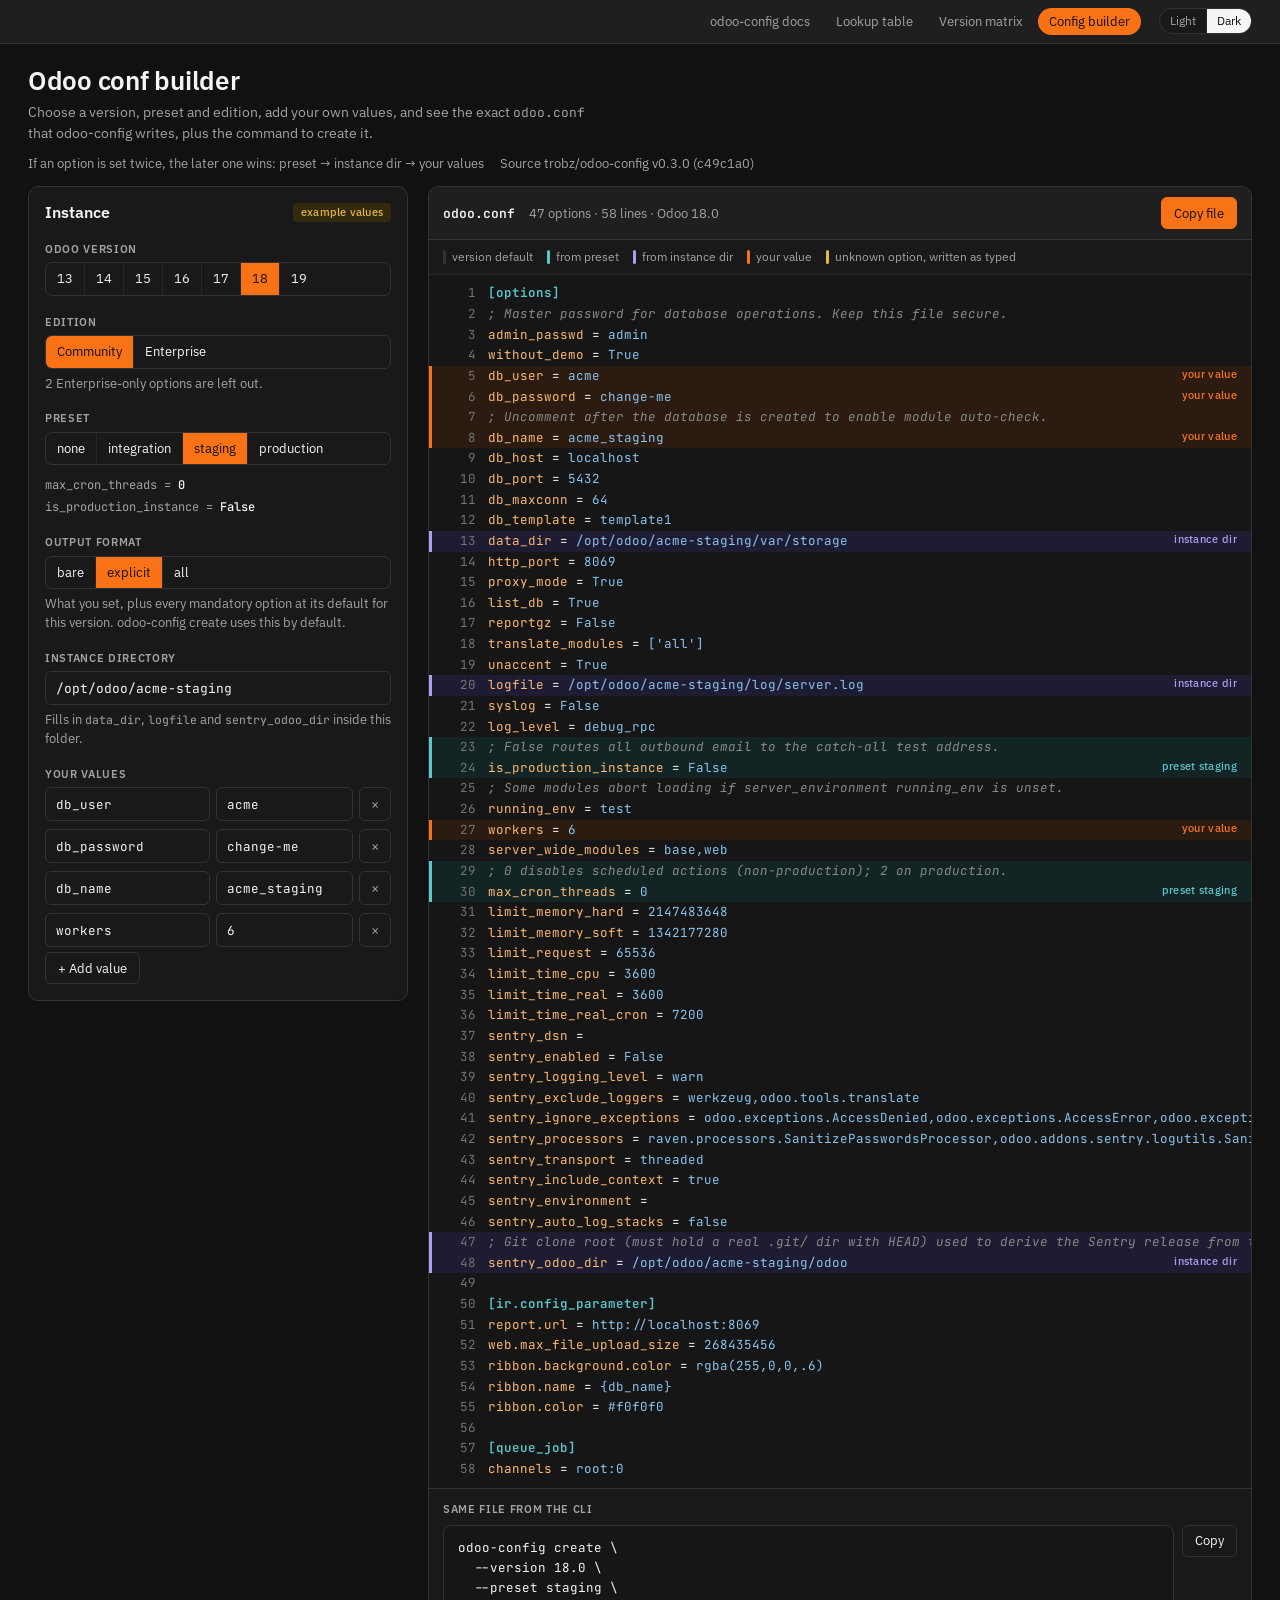
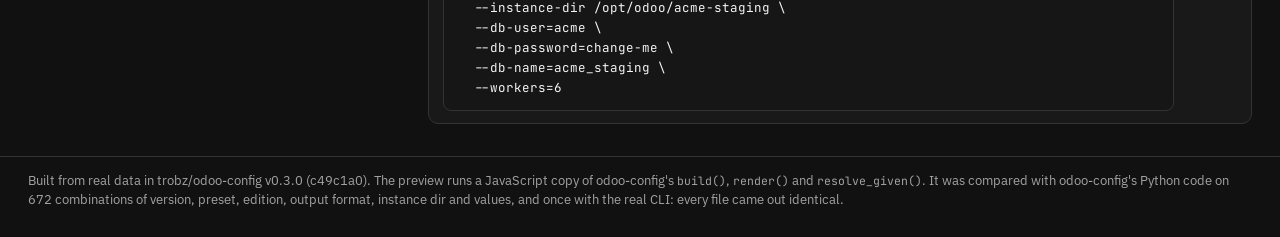
==== commit 50760f96: "feat(site): keep web tools schema data in sync with toml The 3 web tools embed a JSON snapshot of th" ====
--- a/site-docs/docs/artifacts/odoo-conf-builder/index.html
+++ b/site-docs/docs/artifacts/odoo-conf-builder/index.html
@@ -237,7 +237,7 @@
   Built from real data in <span data-src></span>. The preview runs a JavaScript copy of odoo-config's <code>build()</code>, <code>render()</code> and <code>resolve_given()</code>. It was compared with odoo-config's Python code on 672 combinations of version, preset, edition, output format, instance dir and values, and once with the real CLI: every file came out identical.
 </footer>
 
-<script type="application/json" id="schema-data">{"source":{"repo":"trobz/odoo-config","commit":"3fc6f3f","describe":"v0.3.0"},"versions":["13.0","14.0","15.0","16.0","17.0","18.0","19.0"],"presets":{"integration":{"max_cron_threads":"0","is_production_instance":"False"},"staging":{"max_cron_threads":"0","is_production_instance":"False"},"production":{"max_cron_threads":"2","is_production_instance":"True","list_db":"False","ribbon.name":""}},"options":[{"key":"admin_passwd","default":"admin","comment":"Master password for database operations. Keep this file secure.","mandatory":true,"type":"str","in_core":true,"in_overlay":true,"trobz":false,"core_default":"admin","versions":{"13.0":"admin","14.0":"admin","15.0":"admin","16.0":"admin","17.0":"admin","18.0":"admin","19.0":"admin"},"core_versions":{"13.0":"admin","14.0":"admin","15.0":"admin","16.0":"admin","17.0":"admin","18.0":"admin","19.0":"admin"}},{"key":"without_demo","default":"True","help":"disable loading demo data for modules to be installed (comma-separated, use \"all\" for all modules). Requires -d and -i. Default is %default","mandatory":true,"max_version":"18.0","type":"str","in_core":true,"in_overlay":true,"trobz":true,"core_default":"False","versions":{"13.0":"True","14.0":"True","15.0":"True","16.0":"True","17.0":"True","18.0":"True","19.0":null},"core_versions":{"13.0":"False","14.0":"False","15.0":"False","16.0":"False","17.0":"False","18.0":"False","19.0":null}},{"key":"db_user","default":"","help":"specify the database user name","mandatory":true,"type":"str","in_core":true,"in_overlay":true,"trobz":false,"core_default":"","versions":{"13.0":"","14.0":"","15.0":"","16.0":"","17.0":"","18.0":"","19.0":""},"core_versions":{"13.0":"","14.0":"","15.0":"","16.0":"","17.0":"","18.0":"","19.0":""}},{"key":"db_password","default":"","help":"specify the database password","mandatory":true,"type":"str","in_core":true,"in_overlay":true,"trobz":false,"core_default":"","versions":{"13.0":"","14.0":"","15.0":"","16.0":"","17.0":"","18.0":"","19.0":""},"core_versions":{"13.0":"","14.0":"","15.0":"","16.0":"","17.0":"","18.0":"","19.0":""}},{"key":"db_name","default":"False","help":"database(s) used when installing or updating modules.","comment":"Uncomment after the database is created to enable module auto-check.","commented":true,"type":"str","in_core":true,"in_overlay":true,"trobz":true,"core_default":"","versions":{"13.0":"False","14.0":"False","15.0":"False","16.0":"False","17.0":"False","18.0":"False","19.0":"False"},"core_versions":{"13.0":"","14.0":"","15.0":"","16.0":"","17.0":"","18.0":"","19.0":""}},{"key":"db_host","default":"localhost","help":"specify the database host","mandatory":true,"type":"str","in_core":true,"in_overlay":true,"trobz":true,"core_default":"","versions":{"13.0":"localhost","14.0":"localhost","15.0":"localhost","16.0":"localhost","17.0":"localhost","18.0":"localhost","19.0":"localhost"},"core_versions":{"13.0":"","14.0":"","15.0":"","16.0":"","17.0":"","18.0":"","19.0":""}},{"key":"db_port","default":"5432","help":"specify the database port","mandatory":true,"type":"int","in_core":true,"in_overlay":true,"trobz":true,"core_default":"False","versions":{"13.0":"5432","14.0":"5432","15.0":"5432","16.0":"5432","17.0":"5432","18.0":"5432","19.0":"5432"},"core_versions":{"13.0":"False","14.0":"False","15.0":"False","16.0":"False","17.0":"False","18.0":"False","19.0":"False"}},{"key":"db_maxconn","default":"64","help":"specify the maximum number of physical connections to PostgreSQL","mandatory":true,"type":"int","in_core":true,"in_overlay":true,"trobz":false,"core_default":"64","versions":{"13.0":"64","14.0":"64","15.0":"64","16.0":"64","17.0":"64","18.0":"64","19.0":"64"},"core_versions":{"13.0":"64","14.0":"64","15.0":"64","16.0":"64","17.0":"64","18.0":"64","19.0":"64"}},{"key":"db_template","default":"template1","help":"specify a custom database template to create a new database","mandatory":true,"type":"str","in_core":true,"in_overlay":true,"trobz":true,"core_default":"template0","versions":{"13.0":"template1","14.0":"template1","15.0":"template1","16.0":"template1","17.0":"template1","18.0":"template1","19.0":"template1"},"core_versions":{"13.0":"template0","14.0":"template0","15.0":"template0","16.0":"template0","17.0":"template0","18.0":"template0","19.0":"template0"}},{"key":"addons_path","default":"","help":"specify additional addons paths (separated by commas).","comment":"Comma-separated list of addons directories.","type":"str","in_core":true,"in_overlay":true,"trobz":false,"core_default":"","versions":{"13.0":"","14.0":"","15.0":"","16.0":"","17.0":"","18.0":"","19.0":""},"core_versions":{"13.0":"","14.0":"","15.0":"","16.0":"","17.0":"","18.0":"","19.0":""}},{"key":"data_dir","help":"Directory where to store Odoo data","mandatory":true,"type":"str","in_core":true,"in_overlay":true,"trobz":false,"core_default":"","versions":{"13.0":"","14.0":"","15.0":"","16.0":"","17.0":"","18.0":"","19.0":""},"core_versions":{"13.0":"","14.0":"","15.0":"","16.0":"","17.0":"","18.0":"","19.0":""}},{"key":"interface","default":"","mandatory":true,"max_version":"10.0","type":"str","in_core":false,"in_overlay":true,"trobz":true,"core_default":null,"versions":{"13.0":null,"14.0":null,"15.0":null,"16.0":null,"17.0":null,"18.0":null,"19.0":null}},{"key":"netrpc","default":"False","mandatory":true,"max_version":"9.0","type":"str","in_core":false,"in_overlay":true,"trobz":true,"core_default":null,"versions":{"13.0":null,"14.0":null,"15.0":null,"16.0":null,"17.0":null,"18.0":null,"19.0":null}},{"key":"xmlrpcs","default":"False","mandatory":true,"max_version":"10.0","type":"str","in_core":false,"in_overlay":true,"trobz":true,"core_default":null,"versions":{"13.0":null,"14.0":null,"15.0":null,"16.0":null,"17.0":null,"18.0":null,"19.0":null}},{"key":"xmlrpc","default":"True","mandatory":true,"max_version":"10.0","type":"str","in_core":false,"in_overlay":true,"trobz":true,"core_default":null,"versions":{"13.0":null,"14.0":null,"15.0":null,"16.0":null,"17.0":null,"18.0":null,"19.0":null}},{"key":"xmlrpc_interface","default":"","mandatory":true,"max_version":"10.0","type":"str","in_core":false,"in_overlay":true,"trobz":true,"core_default":null,"versions":{"13.0":null,"14.0":null,"15.0":null,"16.0":null,"17.0":null,"18.0":null,"19.0":null}},{"key":"xmlrpc_port","default":"8069","mandatory":true,"max_version":"10.0","type":"int","in_core":false,"in_overlay":true,"trobz":true,"core_default":null,"versions":{"13.0":null,"14.0":null,"15.0":null,"16.0":null,"17.0":null,"18.0":null,"19.0":null}},{"key":"soap","default":"False","mandatory":true,"max_version":"9.0","type":"str","in_core":false,"in_overlay":true,"trobz":true,"core_default":null,"versions":{"13.0":null,"14.0":null,"15.0":null,"16.0":null,"17.0":null,"18.0":null,"19.0":null}},{"key":"http_interface","default":"","help":"Listen interface address for HTTP services.","type":"str","in_core":true,"in_overlay":true,"trobz":true,"core_default":"0.0.0.0","versions":{"13.0":"","14.0":"","15.0":"","16.0":"","17.0":"","18.0":"","19.0":""},"core_versions":{"13.0":"","14.0":"","15.0":"","16.0":"","17.0":"","18.0":"","19.0":"0.0.0.0"}},{"key":"http_port","default":"8069","help":"Listen port for the main HTTP service","mandatory":true,"type":"int","in_core":true,"in_overlay":true,"trobz":false,"core_default":"8069","versions":{"13.0":"8069","14.0":"8069","15.0":"8069","16.0":"8069","17.0":"8069","18.0":"8069","19.0":"8069"},"core_versions":{"13.0":"8069","14.0":"8069","15.0":"8069","16.0":"8069","17.0":"8069","18.0":"8069","19.0":"8069"}},{"key":"longpolling_port","default":"8072","help":"Listen port for the longpolling HTTP service","max_version":"15.0","type":"int","in_core":true,"in_overlay":true,"trobz":false,"core_default":"8072","versions":{"13.0":"8072","14.0":"8072","15.0":"8072","16.0":null,"17.0":null,"18.0":null,"19.0":null},"core_versions":{"13.0":"8072","14.0":"8072","15.0":"8072","16.0":null,"17.0":null,"18.0":null,"19.0":null}},{"key":"gevent_port","default":"8072","help":"Listen port for the gevent worker","min_version":"16.0","type":"int","in_core":true,"in_overlay":true,"trobz":false,"core_default":"8072","versions":{"13.0":null,"14.0":null,"15.0":null,"16.0":"8072","17.0":"8072","18.0":"8072","19.0":"8072"},"core_versions":{"13.0":null,"14.0":null,"15.0":null,"16.0":"8072","17.0":"8072","18.0":"8072","19.0":"8072"}},{"key":"proxy_mode","default":"True","help":"Activate reverse proxy WSGI wrappers (headers rewriting) Only enable this when running behind a trusted web proxy!","mandatory":true,"type":"str","in_core":true,"in_overlay":true,"trobz":true,"core_default":"False","versions":{"13.0":"True","14.0":"True","15.0":"True","16.0":"True","17.0":"True","18.0":"True","19.0":"True"},"core_versions":{"13.0":"False","14.0":"False","15.0":"False","16.0":"False","17.0":"False","18.0":"False","19.0":"False"}},{"key":"list_db","default":"True","help":"Disable the ability to obtain or view the list of databases. Also disable access to the database manager and selector, so be sure to set a proper --database parameter first","mandatory":true,"type":"str","in_core":true,"in_overlay":true,"trobz":false,"core_default":"True","versions":{"13.0":"True","14.0":"True","15.0":"True","16.0":"True","17.0":"True","18.0":"True","19.0":"True"},"core_versions":{"13.0":"True","14.0":"True","15.0":"True","16.0":"True","17.0":"True","18.0":"True","19.0":"True"}},{"key":"reportgz","default":"False","mandatory":true,"type":"str","in_core":true,"in_overlay":true,"trobz":false,"core_default":"False","versions":{"13.0":"False","14.0":"False","15.0":"False","16.0":"False","17.0":"False","18.0":"False","19.0":"False"},"core_versions":{"13.0":"False","14.0":"False","15.0":"False","16.0":"False","17.0":"False","18.0":"False","19.0":"False"}},{"key":"translate_modules","default":"['all']","help":"specify modules to export. Use in combination with --i18n-export","mandatory":true,"max_version":"18.0","type":"str","in_core":true,"in_overlay":true,"trobz":true,"core_default":"","versions":{"13.0":"['all']","14.0":"['all']","15.0":"['all']","16.0":"['all']","17.0":"['all']","18.0":"['all']","19.0":null},"core_versions":{"13.0":"","14.0":"","15.0":"","16.0":"","17.0":"","18.0":"","19.0":null}},{"key":"unaccent","default":"True","help":"Try to enable the unaccent extension when creating new databases.","mandatory":true,"type":"str","in_core":true,"in_overlay":true,"trobz":true,"core_default":"False","versions":{"13.0":"True","14.0":"True","15.0":"True","16.0":"True","17.0":"True","18.0":"True","19.0":"True"},"core_versions":{"13.0":"False","14.0":"False","15.0":"False","16.0":"False","17.0":"False","18.0":"False","19.0":"False"}},{"key":"logfile","default":"log/server.log","help":"file where the server log will be stored","mandatory":true,"type":"str","in_core":true,"in_overlay":true,"trobz":true,"core_default":"","versions":{"13.0":"log/server.log","14.0":"log/server.log","15.0":"log/server.log","16.0":"log/server.log","17.0":"log/server.log","18.0":"log/server.log","19.0":"log/server.log"},"core_versions":{"13.0":"","14.0":"","15.0":"","16.0":"","17.0":"","18.0":"","19.0":""}},{"key":"syslog","default":"False","help":"Send the log to the syslog server","mandatory":true,"type":"str","in_core":true,"in_overlay":true,"trobz":false,"core_default":"False","versions":{"13.0":"False","14.0":"False","15.0":"False","16.0":"False","17.0":"False","18.0":"False","19.0":"False"},"core_versions":{"13.0":"False","14.0":"False","15.0":"False","16.0":"False","17.0":"False","18.0":"False","19.0":"False"}},{"key":"logrotate","default":"False","mandatory":true,"max_version":"11.0","type":"str","in_core":false,"in_overlay":true,"trobz":true,"core_default":null,"versions":{"13.0":null,"14.0":null,"15.0":null,"16.0":null,"17.0":null,"18.0":null,"19.0":null}},{"key":"log_level","default":"debug_rpc","mandatory":true,"type":"str","in_core":true,"in_overlay":true,"trobz":true,"core_default":"info","versions":{"13.0":"debug_rpc","14.0":"debug_rpc","15.0":"debug_rpc","16.0":"debug_rpc","17.0":"debug_rpc","18.0":"debug_rpc","19.0":"debug_rpc"},"core_versions":{"13.0":"info","14.0":"info","15.0":"info","16.0":"info","17.0":"info","18.0":"info","19.0":"info"}},{"key":"is_production_instance","default":"False","comment":"False routes all outbound email to the catch-all test address.","mandatory":true,"type":"str","in_core":false,"in_overlay":true,"trobz":true,"core_default":null,"versions":{"13.0":"False","14.0":"False","15.0":"False","16.0":"False","17.0":"False","18.0":"False","19.0":"False"}},{"key":"running_env","default":"test","comment":"Some modules abort loading if server_environment running_env is unset.","mandatory":true,"type":"str","in_core":false,"in_overlay":true,"trobz":true,"core_default":null,"versions":{"13.0":"test","14.0":"test","15.0":"test","16.0":"test","17.0":"test","18.0":"test","19.0":"test"}},{"key":"workers","default":"4","help":"Specify the number of workers, 0 disable prefork mode.","mandatory":true,"type":"int","in_core":true,"in_overlay":true,"trobz":true,"core_default":"0","versions":{"13.0":"4","14.0":"4","15.0":"4","16.0":"4","17.0":"4","18.0":"4","19.0":"4"},"core_versions":{"13.0":"0","14.0":"0","15.0":"0","16.0":"0","17.0":"0","18.0":"0","19.0":"0"}},{"key":"server_wide_modules","default":"base,web","help":"Comma-separated list of server-wide modules.","mandatory":true,"type":"str","in_core":true,"in_overlay":true,"trobz":false,"core_default":"base,web","versions":{"13.0":"base,web","14.0":"base,web","15.0":"base,web","16.0":"base,web","17.0":"base,web","18.0":"base,web","19.0":"base,web"},"core_versions":{"13.0":"base,web","14.0":"base,web","15.0":"base,web","16.0":"base,web","17.0":"base,web","18.0":"base,web","19.0":"base,web"}},{"key":"max_cron_threads","default":"1","help":"Maximum number of threads processing concurrently cron jobs (default 2).","comment":"0 disables scheduled actions (non-production); 2 on production.","mandatory":true,"type":"int","in_core":true,"in_overlay":true,"trobz":true,"core_default":"2","versions":{"13.0":"1","14.0":"1","15.0":"1","16.0":"1","17.0":"1","18.0":"1","19.0":"1"},"core_versions":{"13.0":"2","14.0":"2","15.0":"2","16.0":"2","17.0":"2","18.0":"2","19.0":"2"}},{"key":"limit_memory_hard","default":"2147483648","help":"Maximum allowed virtual memory per worker (in bytes), when reached, any memory allocation will fail (default 2560MiB).","mandatory":true,"type":"int","in_core":true,"in_overlay":true,"trobz":true,"core_default":"2684354560","versions":{"13.0":"2147483648","14.0":"2147483648","15.0":"2147483648","16.0":"2147483648","17.0":"2147483648","18.0":"2147483648","19.0":"2147483648"},"core_versions":{"13.0":"2684354560","14.0":"2684354560","15.0":"2684354560","16.0":"2684354560","17.0":"2684354560","18.0":"2684354560","19.0":"2684354560"}},{"key":"limit_memory_soft","default":"1342177280","help":"Maximum allowed virtual memory per worker (in bytes), when reached the worker be reset after the current request (default 2048MiB).","mandatory":true,"type":"int","in_core":true,"in_overlay":true,"trobz":true,"core_default":"2147483648","versions":{"13.0":"1342177280","14.0":"1342177280","15.0":"1342177280","16.0":"1342177280","17.0":"1342177280","18.0":"1342177280","19.0":"1342177280"},"core_versions":{"13.0":"2147483648","14.0":"2147483648","15.0":"2147483648","16.0":"2147483648","17.0":"2147483648","18.0":"2147483648","19.0":"2147483648"}},{"key":"limit_request","default":"65536","help":"Maximum number of request to be processed per worker (default 65536).","mandatory":true,"by_version":{"13.0":"8192","14.0":"8192","15.0":"8192","16.0":"65536","17.0":"65536","18.0":"65536","19.0":"65536"},"type":"int","in_core":true,"in_overlay":true,"trobz":false,"core_default":"65536","versions":{"13.0":"8192","14.0":"8192","15.0":"8192","16.0":"65536","17.0":"65536","18.0":"65536","19.0":"65536"},"core_versions":{"13.0":"8192","14.0":"8192","15.0":"8192","16.0":"65536","17.0":"65536","18.0":"65536","19.0":"65536"}},{"key":"limit_time_cpu","default":"3600","help":"Maximum allowed CPU time per request (default 60).","mandatory":true,"type":"int","in_core":true,"in_overlay":true,"trobz":true,"core_default":"60","versions":{"13.0":"3600","14.0":"3600","15.0":"3600","16.0":"3600","17.0":"3600","18.0":"3600","19.0":"3600"},"core_versions":{"13.0":"60","14.0":"60","15.0":"60","16.0":"60","17.0":"60","18.0":"60","19.0":"60"}},{"key":"limit_time_real","default":"3600","help":"Maximum allowed Real time per request (default 120).","mandatory":true,"type":"int","in_core":true,"in_overlay":true,"trobz":true,"core_default":"120","versions":{"13.0":"3600","14.0":"3600","15.0":"3600","16.0":"3600","17.0":"3600","18.0":"3600","19.0":"3600"},"core_versions":{"13.0":"120","14.0":"120","15.0":"120","16.0":"120","17.0":"120","18.0":"120","19.0":"120"}},{"key":"limit_time_real_cron","default":"7200","help":"Maximum allowed Real time per cron job. (default: --limit-time-real). Set to 0 for no limit.","mandatory":true,"type":"int","in_core":true,"in_overlay":true,"trobz":true,"core_default":"-1","versions":{"13.0":"7200","14.0":"7200","15.0":"7200","16.0":"7200","17.0":"7200","18.0":"7200","19.0":"7200"},"core_versions":{"13.0":"-1","14.0":"-1","15.0":"-1","16.0":"-1","17.0":"-1","18.0":"-1","19.0":"-1"}},{"key":"smtp_server","default":"localhost","help":"specify the SMTP server for sending email","commented":true,"type":"str","in_core":true,"in_overlay":true,"trobz":false,"core_default":"localhost","versions":{"13.0":"localhost","14.0":"localhost","15.0":"localhost","16.0":"localhost","17.0":"localhost","18.0":"localhost","19.0":"localhost"},"core_versions":{"13.0":"localhost","14.0":"localhost","15.0":"localhost","16.0":"localhost","17.0":"localhost","18.0":"localhost","19.0":"localhost"}},{"key":"smtp_port","default":"25","help":"specify the SMTP port","commented":true,"type":"int","in_core":true,"in_overlay":true,"trobz":false,"core_default":"25","versions":{"13.0":"25","14.0":"25","15.0":"25","16.0":"25","17.0":"25","18.0":"25","19.0":"25"},"core_versions":{"13.0":"25","14.0":"25","15.0":"25","16.0":"25","17.0":"25","18.0":"25","19.0":"25"}},{"key":"smtp_ssl","default":"False","help":"if passed, SMTP connections will be encrypted with SSL (STARTTLS)","commented":true,"type":"str","in_core":true,"in_overlay":true,"trobz":false,"core_default":"False","versions":{"13.0":"False","14.0":"False","15.0":"False","16.0":"False","17.0":"False","18.0":"False","19.0":"False"},"core_versions":{"13.0":"False","14.0":"False","15.0":"False","16.0":"False","17.0":"False","18.0":"False","19.0":"False"}},{"key":"smtp_user","default":"","help":"specify the SMTP username for sending email","commented":true,"type":"str","in_core":true,"in_overlay":true,"trobz":false,"core_default":"","versions":{"13.0":"","14.0":"","15.0":"","16.0":"","17.0":"","18.0":"","19.0":""},"core_versions":{"13.0":"","14.0":"","15.0":"","16.0":"","17.0":"","18.0":"","19.0":""}},{"key":"smtp_password","default":"","help":"specify the SMTP password for sending email","commented":true,"type":"str","in_core":true,"in_overlay":true,"trobz":false,"core_default":"","versions":{"13.0":"","14.0":"","15.0":"","16.0":"","17.0":"","18.0":"","19.0":""},"core_versions":{"13.0":"","14.0":"","15.0":"","16.0":"","17.0":"","18.0":"","19.0":""}},{"key":"email_from","default":"","help":"specify the SMTP email address for sending email","commented":true,"type":"str","in_core":true,"in_overlay":true,"trobz":false,"core_default":"","versions":{"13.0":"","14.0":"","15.0":"","16.0":"","17.0":"","18.0":"","19.0":""},"core_versions":{"13.0":"","14.0":"","15.0":"","16.0":"","17.0":"","18.0":"","19.0":""}},{"key":"sentry_dsn","default":"","mandatory":true,"type":"str","in_core":false,"in_overlay":true,"trobz":true,"core_default":null,"versions":{"13.0":"","14.0":"","15.0":"","16.0":"","17.0":"","18.0":"","19.0":""}},{"key":"sentry_enabled","default":"False","mandatory":true,"type":"str","in_core":false,"in_overlay":true,"trobz":true,"core_default":null,"versions":{"13.0":"False","14.0":"False","15.0":"False","16.0":"False","17.0":"False","18.0":"False","19.0":"False"}},{"key":"sentry_logging_level","default":"warn","mandatory":true,"type":"str","in_core":false,"in_overlay":true,"trobz":true,"core_default":null,"versions":{"13.0":"warn","14.0":"warn","15.0":"warn","16.0":"warn","17.0":"warn","18.0":"warn","19.0":"warn"}},{"key":"sentry_exclude_loggers","default":"werkzeug,odoo.tools.translate","mandatory":true,"type":"str","in_core":false,"in_overlay":true,"trobz":true,"core_default":null,"versions":{"13.0":"werkzeug,odoo.tools.translate","14.0":"werkzeug,odoo.tools.translate","15.0":"werkzeug,odoo.tools.translate","16.0":"werkzeug,odoo.tools.translate","17.0":"werkzeug,odoo.tools.translate","18.0":"werkzeug,odoo.tools.translate","19.0":"werkzeug,odoo.tools.translate"}},{"key":"sentry_ignore_exceptions","default":"odoo.exceptions.AccessDenied,odoo.exceptions.AccessError,odoo.exceptions.MissingError,odoo.exceptions.RedirectWarning,odoo.exceptions.UserError,odoo.exceptions.ValidationError,odoo.exceptions.Warning,odoo.exceptions.except_orm","mandatory":true,"type":"str","in_core":false,"in_overlay":true,"trobz":true,"core_default":null,"versions":{"13.0":"odoo.exceptions.AccessDenied,odoo.exceptions.AccessError,odoo.exceptions.MissingError,odoo.exceptions.RedirectWarning,odoo.exceptions.UserError,odoo.exceptions.ValidationError,odoo.exceptions.Warning,odoo.exceptions.except_orm","14.0":"odoo.exceptions.AccessDenied,odoo.exceptions.AccessError,odoo.exceptions.MissingError,odoo.exceptions.RedirectWarning,odoo.exceptions.UserError,odoo.exceptions.ValidationError,odoo.exceptions.Warning,odoo.exceptions.except_orm","15.0":"odoo.exceptions.AccessDenied,odoo.exceptions.AccessError,odoo.exceptions.MissingError,odoo.exceptions.RedirectWarning,odoo.exceptions.UserError,odoo.exceptions.ValidationError,odoo.exceptions.Warning,odoo.exceptions.except_orm","16.0":"odoo.exceptions.AccessDenied,odoo.exceptions.AccessError,odoo.exceptions.MissingError,odoo.exceptions.RedirectWarning,odoo.exceptions.UserError,odoo.exceptions.ValidationError,odoo.exceptions.Warning,odoo.exceptions.except_orm","17.0":"odoo.exceptions.AccessDenied,odoo.exceptions.AccessError,odoo.exceptions.MissingError,odoo.exceptions.RedirectWarning,odoo.exceptions.UserError,odoo.exceptions.ValidationError,odoo.exceptions.Warning,odoo.exceptions.except_orm","18.0":"odoo.exceptions.AccessDenied,odoo.exceptions.AccessError,odoo.exceptions.MissingError,odoo.exceptions.RedirectWarning,odoo.exceptions.UserError,odoo.exceptions.ValidationError,odoo.exceptions.Warning,odoo.exceptions.except_orm","19.0":"odoo.exceptions.AccessDenied,odoo.exceptions.AccessError,odoo.exceptions.MissingError,odoo.exceptions.RedirectWarning,odoo.exceptions.UserError,odoo.exceptions.ValidationError,odoo.exceptions.Warning,odoo.exceptions.except_orm"}},{"key":"sentry_processors","default":"raven.processors.SanitizePasswordsProcessor,odoo.addons.sentry.logutils.SanitizeOdooCookiesProcessor","mandatory":true,"type":"str","in_core":false,"in_overlay":true,"trobz":true,"core_default":null,"versions":{"13.0":"raven.processors.SanitizePasswordsProcessor,odoo.addons.sentry.logutils.SanitizeOdooCookiesProcessor","14.0":"raven.processors.SanitizePasswordsProcessor,odoo.addons.sentry.logutils.SanitizeOdooCookiesProcessor","15.0":"raven.processors.SanitizePasswordsProcessor,odoo.addons.sentry.logutils.SanitizeOdooCookiesProcessor","16.0":"raven.processors.SanitizePasswordsProcessor,odoo.addons.sentry.logutils.SanitizeOdooCookiesProcessor","17.0":"raven.processors.SanitizePasswordsProcessor,odoo.addons.sentry.logutils.SanitizeOdooCookiesProcessor","18.0":"raven.processors.SanitizePasswordsProcessor,odoo.addons.sentry.logutils.SanitizeOdooCookiesProcessor","19.0":"raven.processors.SanitizePasswordsProcessor,odoo.addons.sentry.logutils.SanitizeOdooCookiesProcessor"}},{"key":"sentry_transport","default":"threaded","mandatory":true,"type":"str","in_core":false,"in_overlay":true,"trobz":true,"core_default":null,"versions":{"13.0":"threaded","14.0":"threaded","15.0":"threaded","16.0":"threaded","17.0":"threaded","18.0":"threaded","19.0":"threaded"}},{"key":"sentry_include_context","default":"true","mandatory":true,"type":"str","in_core":false,"in_overlay":true,"trobz":true,"core_default":null,"versions":{"13.0":"true","14.0":"true","15.0":"true","16.0":"true","17.0":"true","18.0":"true","19.0":"true"}},{"key":"sentry_environment","default":"","mandatory":true,"type":"str","in_core":false,"in_overlay":true,"trobz":true,"core_default":null,"versions":{"13.0":"","14.0":"","15.0":"","16.0":"","17.0":"","18.0":"","19.0":""}},{"key":"sentry_auto_log_stacks","default":"false","mandatory":true,"type":"str","in_core":false,"in_overlay":true,"trobz":true,"core_default":null,"versions":{"13.0":"false","14.0":"false","15.0":"false","16.0":"false","17.0":"false","18.0":"false","19.0":"false"}},{"key":"sentry_odoo_dir","default":"","comment":"Git clone root (must hold a real .git/ dir with HEAD) used to derive the Sentry release from the commit SHA when sentry_release is unset; worktree/submodule checkouts (.git is a file) won't resolve.","mandatory":true,"type":"str","in_core":false,"in_overlay":true,"trobz":true,"core_default":null,"versions":{"13.0":"","14.0":"","15.0":"","16.0":"","17.0":"","18.0":"","19.0":""}},{"key":"report.url","default":"http://localhost:8069","section":"ir.config_parameter","mandatory":true,"type":"str","in_core":false,"in_overlay":true,"trobz":true,"core_default":null,"versions":{"13.0":"http://localhost:8069","14.0":"http://localhost:8069","15.0":"http://localhost:8069","16.0":"http://localhost:8069","17.0":"http://localhost:8069","18.0":"http://localhost:8069","19.0":"http://localhost:8069"}},{"key":"web.max_file_upload_size","default":"268435456","section":"ir.config_parameter","mandatory":true,"type":"int","in_core":false,"in_overlay":true,"trobz":true,"core_default":null,"versions":{"13.0":"268435456","14.0":"268435456","15.0":"268435456","16.0":"268435456","17.0":"268435456","18.0":"268435456","19.0":"268435456"}},{"key":"ribbon.background.color","default":"rgba(255,0,0,.6)","section":"ir.config_parameter","mandatory":true,"type":"str","in_core":false,"in_overlay":true,"trobz":true,"core_default":null,"versions":{"13.0":"rgba(255,0,0,.6)","14.0":"rgba(255,0,0,.6)","15.0":"rgba(255,0,0,.6)","16.0":"rgba(255,0,0,.6)","17.0":"rgba(255,0,0,.6)","18.0":"rgba(255,0,0,.6)","19.0":"rgba(255,0,0,.6)"}},{"key":"ribbon.name","default":"{db_name}","section":"ir.config_parameter","mandatory":true,"type":"str","in_core":false,"in_overlay":true,"trobz":true,"core_default":null,"versions":{"13.0":"{db_name}","14.0":"{db_name}","15.0":"{db_name}","16.0":"{db_name}","17.0":"{db_name}","18.0":"{db_name}","19.0":"{db_name}"}},{"key":"ribbon.color","default":"#f0f0f0","section":"ir.config_parameter","mandatory":true,"type":"str","in_core":false,"in_overlay":true,"trobz":true,"core_default":null,"versions":{"13.0":"#f0f0f0","14.0":"#f0f0f0","15.0":"#f0f0f0","16.0":"#f0f0f0","17.0":"#f0f0f0","18.0":"#f0f0f0","19.0":"#f0f0f0"}},{"key":"database.expiration_reason","default":"demo","section":"ir.config_parameter","mandatory":true,"edition":"enterprise","type":"str","in_core":false,"in_overlay":true,"trobz":true,"core_default":null,"versions":{"13.0":"demo","14.0":"demo","15.0":"demo","16.0":"demo","17.0":"demo","18.0":"demo","19.0":"demo"}},{"key":"database.expiration_date","default":"2099-12-31 12:34:56","section":"ir.config_parameter","mandatory":true,"edition":"enterprise","type":"str","in_core":false,"in_overlay":true,"trobz":true,"core_default":null,"versions":{"13.0":"2099-12-31 12:34:56","14.0":"2099-12-31 12:34:56","15.0":"2099-12-31 12:34:56","16.0":"2099-12-31 12:34:56","17.0":"2099-12-31 12:34:56","18.0":"2099-12-31 12:34:56","19.0":"2099-12-31 12:34:56"}},{"key":"channels","default":"root:0","section":"queue_job","mandatory":true,"type":"str","in_core":false,"in_overlay":true,"trobz":true,"core_default":null,"versions":{"13.0":"root:0","14.0":"root:0","15.0":"root:0","16.0":"root:0","17.0":"root:0","18.0":"root:0","19.0":"root:0"}},{"key":"csv_internal_sep","default":",","type":"str","in_core":true,"in_overlay":false,"trobz":false,"core_default":",","versions":{"13.0":",","14.0":",","15.0":",","16.0":",","17.0":",","18.0":",","19.0":","},"core_versions":{"13.0":",","14.0":",","15.0":",","16.0":",","17.0":",","18.0":",","19.0":","}},{"key":"db_app_name","default":"odoo-{pid}","help":"specify the application name in the database, {pid} is substituted by the process pid","min_version":"19.0","type":"str","in_core":true,"in_overlay":false,"trobz":false,"core_default":"odoo-{pid}","versions":{"13.0":null,"14.0":null,"15.0":null,"16.0":null,"17.0":null,"18.0":null,"19.0":"odoo-{pid}"},"core_versions":{"13.0":null,"14.0":null,"15.0":null,"16.0":null,"17.0":null,"18.0":null,"19.0":"odoo-{pid}"}},{"key":"db_maxconn_gevent","default":"False","help":"specify the maximum number of physical connections to PostgreSQL specifically for the gevent worker","min_version":"17.0","type":"bool","in_core":true,"in_overlay":false,"trobz":false,"core_default":"False","versions":{"13.0":null,"14.0":null,"15.0":null,"16.0":null,"17.0":"False","18.0":"False","19.0":"False"},"core_versions":{"13.0":null,"14.0":null,"15.0":null,"16.0":null,"17.0":"False","18.0":"False","19.0":"False"}},{"key":"db_replica_host","default":"False","help":"specify the replica host","min_version":"18.0","type":"bool","in_core":true,"in_overlay":false,"trobz":false,"core_default":"False","versions":{"13.0":null,"14.0":null,"15.0":null,"16.0":null,"17.0":null,"18.0":"False","19.0":"False"},"core_versions":{"13.0":null,"14.0":null,"15.0":null,"16.0":null,"17.0":null,"18.0":"False","19.0":"False"}},{"key":"db_replica_port","default":"False","help":"specify the replica port","min_version":"18.0","type":"bool","in_core":true,"in_overlay":false,"trobz":false,"core_default":"False","versions":{"13.0":null,"14.0":null,"15.0":null,"16.0":null,"17.0":null,"18.0":"False","19.0":"False"},"core_versions":{"13.0":null,"14.0":null,"15.0":null,"16.0":null,"17.0":null,"18.0":"False","19.0":"False"}},{"key":"db_sslmode","default":"prefer","help":"specify the database ssl connection mode (see PostgreSQL documentation)","type":"str","in_core":true,"in_overlay":false,"trobz":false,"core_default":"prefer","versions":{"13.0":"prefer","14.0":"prefer","15.0":"prefer","16.0":"prefer","17.0":"prefer","18.0":"prefer","19.0":"prefer"},"core_versions":{"13.0":"prefer","14.0":"prefer","15.0":"prefer","16.0":"prefer","17.0":"prefer","18.0":"prefer","19.0":"prefer"}},{"key":"dbfilter","default":"","help":"Regular expressions for filtering available databases for Web UI. The expression can use %d (domain) and %h (host) placeholders.","type":"str","in_core":true,"in_overlay":false,"trobz":false,"core_default":"","versions":{"13.0":"","14.0":"","15.0":"","16.0":"","17.0":"","18.0":"","19.0":""},"core_versions":{"13.0":"","14.0":"","15.0":"","16.0":"","17.0":"","18.0":"","19.0":""}},{"key":"from_filter","default":"","help":"specify for which email address the SMTP configuration can be used","min_version":"15.0","type":"str","in_core":true,"in_overlay":false,"trobz":false,"core_default":"","versions":{"13.0":null,"14.0":null,"15.0":"","16.0":"","17.0":"","18.0":"","19.0":""},"core_versions":{"13.0":null,"14.0":null,"15.0":"","16.0":"","17.0":"","18.0":"","19.0":""}},{"key":"geoip_city_db","default":"/usr/share/GeoIP/GeoLite2-City.mmdb","help":"Absolute path to the GeoIP City database file.","min_version":"17.0","type":"str","in_core":true,"in_overlay":false,"trobz":false,"core_default":"/usr/share/GeoIP/GeoLite2-City.mmdb","versions":{"13.0":null,"14.0":null,"15.0":null,"16.0":null,"17.0":"/usr/share/GeoIP/GeoLite2-City.mmdb","18.0":"/usr/share/GeoIP/GeoLite2-City.mmdb","19.0":"/usr/share/GeoIP/GeoLite2-City.mmdb"},"core_versions":{"13.0":null,"14.0":null,"15.0":null,"16.0":null,"17.0":"/usr/share/GeoIP/GeoLite2-City.mmdb","18.0":"/usr/share/GeoIP/GeoLite2-City.mmdb","19.0":"/usr/share/GeoIP/GeoLite2-City.mmdb"}},{"key":"geoip_country_db","default":"/usr/share/GeoIP/GeoLite2-Country.mmdb","help":"Absolute path to the GeoIP Country database file.","min_version":"17.0","type":"str","in_core":true,"in_overlay":false,"trobz":false,"core_default":"/usr/share/GeoIP/GeoLite2-Country.mmdb","versions":{"13.0":null,"14.0":null,"15.0":null,"16.0":null,"17.0":"/usr/share/GeoIP/GeoLite2-Country.mmdb","18.0":"/usr/share/GeoIP/GeoLite2-Country.mmdb","19.0":"/usr/share/GeoIP/GeoLite2-Country.mmdb"},"core_versions":{"13.0":null,"14.0":null,"15.0":null,"16.0":null,"17.0":"/usr/share/GeoIP/GeoLite2-Country.mmdb","18.0":"/usr/share/GeoIP/GeoLite2-Country.mmdb","19.0":"/usr/share/GeoIP/GeoLite2-Country.mmdb"}},{"key":"geoip_database","default":"/usr/share/GeoIP/GeoLite2-City.mmdb","help":"Absolute path to the GeoIP database file.","max_version":"16.0","type":"str","in_core":true,"in_overlay":false,"trobz":false,"core_default":"/usr/share/GeoIP/GeoLite2-City.mmdb","versions":{"13.0":"/usr/share/GeoIP/GeoLite2-City.mmdb","14.0":"/usr/share/GeoIP/GeoLite2-City.mmdb","15.0":"/usr/share/GeoIP/GeoLite2-City.mmdb","16.0":"/usr/share/GeoIP/GeoLite2-City.mmdb","17.0":null,"18.0":null,"19.0":null},"core_versions":{"13.0":"/usr/share/GeoIP/GeoLite2-City.mmdb","14.0":"/usr/share/GeoIP/GeoLite2-City.mmdb","15.0":"/usr/share/GeoIP/GeoLite2-City.mmdb","16.0":"/usr/share/GeoIP/GeoLite2-City.mmdb","17.0":null,"18.0":null,"19.0":null}},{"key":"http_enable","default":"True","help":"Disable the HTTP and Longpolling services entirely","type":"bool","in_core":true,"in_overlay":false,"trobz":false,"core_default":"True","versions":{"13.0":"True","14.0":"True","15.0":"True","16.0":"True","17.0":"True","18.0":"True","19.0":"True"},"core_versions":{"13.0":"True","14.0":"True","15.0":"True","16.0":"True","17.0":"True","18.0":"True","19.0":"True"}},{"key":"limit_memory_hard_gevent","default":"False","help":"Maximum allowed virtual memory per gevent worker (in bytes), when reached, any memory allocation will fail. Defaults to `--limit-memory-hard`.","min_version":"18.0","type":"bool","in_core":true,"in_overlay":false,"trobz":false,"core_default":"False","versions":{"13.0":null,"14.0":null,"15.0":null,"16.0":null,"17.0":null,"18.0":"False","19.0":"False"},"core_versions":{"13.0":null,"14.0":null,"15.0":null,"16.0":null,"17.0":null,"18.0":"False","19.0":"False"}},{"key":"limit_memory_soft_gevent","default":"False","help":"Maximum allowed virtual memory per gevent worker (in bytes), when reached the worker will be reset after the current request. Defaults to `--limit-memory-soft`.","min_version":"18.0","type":"bool","in_core":true,"in_overlay":false,"trobz":false,"core_default":"False","versions":{"13.0":null,"14.0":null,"15.0":null,"16.0":null,"17.0":null,"18.0":"False","19.0":"False"},"core_versions":{"13.0":null,"14.0":null,"15.0":null,"16.0":null,"17.0":null,"18.0":"False","19.0":"False"}},{"key":"limit_time_worker_cron","default":"0","help":"Maximum time a cron thread/worker stays alive before it is restarted. Set to 0 to disable. (default: 0)","min_version":"16.0","type":"int","in_core":true,"in_overlay":false,"trobz":false,"core_default":"0","versions":{"13.0":null,"14.0":null,"15.0":null,"16.0":"0","17.0":"0","18.0":"0","19.0":"0"},"core_versions":{"13.0":null,"14.0":null,"15.0":null,"16.0":"0","17.0":"0","18.0":"0","19.0":"0"}},{"key":"log_db","default":"","help":"Logging database","type":"str","in_core":true,"in_overlay":false,"trobz":false,"core_default":"","versions":{"13.0":"","14.0":"","15.0":"","16.0":"","17.0":"","18.0":"","19.0":""},"core_versions":{"13.0":"","14.0":"","15.0":"","16.0":"","17.0":"","18.0":"","19.0":""}},{"key":"log_db_level","default":"warning","help":"Logging database level","type":"str","in_core":true,"in_overlay":false,"trobz":false,"core_default":"warning","versions":{"13.0":"warning","14.0":"warning","15.0":"warning","16.0":"warning","17.0":"warning","18.0":"warning","19.0":"warning"},"core_versions":{"13.0":"warning","14.0":"warning","15.0":"warning","16.0":"warning","17.0":"warning","18.0":"warning","19.0":"warning"}},{"key":"log_handler","default":":INFO","help":"shortcut for --log-handler=odoo.sql_db:DEBUG","type":"str","in_core":true,"in_overlay":false,"trobz":false,"core_default":":INFO","versions":{"13.0":":INFO","14.0":":INFO","15.0":":INFO","16.0":":INFO","17.0":":INFO","18.0":":INFO","19.0":":INFO"},"core_versions":{"13.0":":INFO","14.0":":INFO","15.0":":INFO","16.0":":INFO","17.0":":INFO","18.0":":INFO","19.0":":INFO"}},{"key":"osv_memory_age_limit","default":"False","help":"Deprecated alias to the transient-age-limit option","max_version":"16.0","by_version":{"13.0":"1.0","14.0":"False","15.0":"False","16.0":"False"},"type":"bool","in_core":true,"in_overlay":false,"trobz":false,"core_default":"False","versions":{"13.0":"1.0","14.0":"False","15.0":"False","16.0":"False","17.0":null,"18.0":null,"19.0":null},"core_versions":{"13.0":"1.0","14.0":"False","15.0":"False","16.0":"False","17.0":null,"18.0":null,"19.0":null}},{"key":"osv_memory_count_limit","default":"0","help":"Force a limit on the maximum number of records kept in the virtual osv_memory tables. By default there is no limit.","by_version":{"13.0":"False","14.0":"False","15.0":"False","16.0":"0","17.0":"0","18.0":"0","19.0":"0"},"type":"int","in_core":true,"in_overlay":false,"trobz":false,"core_default":"0","versions":{"13.0":"False","14.0":"False","15.0":"False","16.0":"0","17.0":"0","18.0":"0","19.0":"0"},"core_versions":{"13.0":"False","14.0":"False","15.0":"False","16.0":"0","17.0":"0","18.0":"0","19.0":"0"}},{"key":"pg_path","default":"","help":"specify the pg executable path","type":"str","in_core":true,"in_overlay":false,"trobz":false,"core_default":"","versions":{"13.0":"","14.0":"","15.0":"","16.0":"","17.0":"","18.0":"","19.0":""},"core_versions":{"13.0":"","14.0":"","15.0":"","16.0":"","17.0":"","18.0":"","19.0":""}},{"key":"pidfile","default":"","help":"file where the server pid will be stored","type":"str","in_core":true,"in_overlay":false,"trobz":false,"core_default":"","versions":{"13.0":"","14.0":"","15.0":"","16.0":"","17.0":"","18.0":"","19.0":""},"core_versions":{"13.0":"","14.0":"","15.0":"","16.0":"","17.0":"","18.0":"","19.0":""}},{"key":"skip_auto_install","default":"False","help":"skip the automatic installation of modules marked as auto_install","min_version":"18.0","max_version":"18.0","type":"bool","in_core":true,"in_overlay":false,"trobz":false,"core_default":"False","versions":{"13.0":null,"14.0":null,"15.0":null,"16.0":null,"17.0":null,"18.0":"False","19.0":null},"core_versions":{"13.0":null,"14.0":null,"15.0":null,"16.0":null,"17.0":null,"18.0":"False","19.0":null}},{"key":"smtp_ssl_certificate_filename","default":"","help":"specify the SSL certificate used for authentication","min_version":"15.0","type":"str","in_core":true,"in_overlay":false,"trobz":false,"core_default":"","versions":{"13.0":null,"14.0":null,"15.0":"","16.0":"","17.0":"","18.0":"","19.0":""},"core_versions":{"13.0":null,"14.0":null,"15.0":"","16.0":"","17.0":"","18.0":"","19.0":""}},{"key":"smtp_ssl_private_key_filename","default":"","help":"specify the SSL private key used for authentication","min_version":"15.0","type":"str","in_core":true,"in_overlay":false,"trobz":false,"core_default":"","versions":{"13.0":null,"14.0":null,"15.0":"","16.0":"","17.0":"","18.0":"","19.0":""},"core_versions":{"13.0":null,"14.0":null,"15.0":"","16.0":"","17.0":"","18.0":"","19.0":""}},{"key":"transient_age_limit","default":"1.0","help":"Time limit (decimal value in hours) records created with a TransientModel (mostly wizard) are kept in the database. Default to 1 hour.","min_version":"14.0","type":"float","in_core":true,"in_overlay":false,"trobz":false,"core_default":"1.0","versions":{"13.0":null,"14.0":"1.0","15.0":"1.0","16.0":"1.0","17.0":"1.0","18.0":"1.0","19.0":"1.0"},"core_versions":{"13.0":null,"14.0":"1.0","15.0":"1.0","16.0":"1.0","17.0":"1.0","18.0":"1.0","19.0":"1.0"}},{"key":"upgrade_path","default":"","help":"specify an additional upgrade path.","type":"str","in_core":true,"in_overlay":false,"trobz":false,"core_default":"","versions":{"13.0":"","14.0":"","15.0":"","16.0":"","17.0":"","18.0":"","19.0":""},"core_versions":{"13.0":"","14.0":"","15.0":"","16.0":"","17.0":"","18.0":"","19.0":""}},{"key":"websocket_keep_alive_timeout","default":"3600","min_version":"16.0","type":"int","in_core":true,"in_overlay":false,"trobz":false,"core_default":"3600","versions":{"13.0":null,"14.0":null,"15.0":null,"16.0":"3600","17.0":"3600","18.0":"3600","19.0":"3600"},"core_versions":{"13.0":null,"14.0":null,"15.0":null,"16.0":"3600","17.0":"3600","18.0":"3600","19.0":"3600"}},{"key":"websocket_rate_limit_burst","default":"10","min_version":"16.0","type":"int","in_core":true,"in_overlay":false,"trobz":false,"core_default":"10","versions":{"13.0":null,"14.0":null,"15.0":null,"16.0":"10","17.0":"10","18.0":"10","19.0":"10"},"core_versions":{"13.0":null,"14.0":null,"15.0":null,"16.0":"10","17.0":"10","18.0":"10","19.0":"10"}},{"key":"websocket_rate_limit_delay","default":"0.2","min_version":"16.0","type":"float","in_core":true,"in_overlay":false,"trobz":false,"core_default":"0.2","versions":{"13.0":null,"14.0":null,"15.0":null,"16.0":"0.2","17.0":"0.2","18.0":"0.2","19.0":"0.2"},"core_versions":{"13.0":null,"14.0":null,"15.0":null,"16.0":"0.2","17.0":"0.2","18.0":"0.2","19.0":"0.2"}},{"key":"with_demo","default":"False","help":"don't install demo data in new databases (default)","min_version":"19.0","type":"bool","in_core":true,"in_overlay":false,"trobz":false,"core_default":"False","versions":{"13.0":null,"14.0":null,"15.0":null,"16.0":null,"17.0":null,"18.0":null,"19.0":"False"},"core_versions":{"13.0":null,"14.0":null,"15.0":null,"16.0":null,"17.0":null,"18.0":null,"19.0":"False"}},{"key":"x_sendfile","default":"False","help":"Activate X-Sendfile (apache) and X-Accel-Redirect (nginx) HTTP response header to delegate the delivery of large files (assets/attachments) to the web server.","min_version":"16.0","type":"bool","in_core":true,"in_overlay":false,"trobz":false,"core_default":"False","versions":{"13.0":null,"14.0":null,"15.0":null,"16.0":"False","17.0":"False","18.0":"False","19.0":"False"},"core_versions":{"13.0":null,"14.0":null,"15.0":null,"16.0":"False","17.0":"False","18.0":"False","19.0":"False"}}]}</script>
+<script type="application/json" id="schema-data">{"source":{"repo":"trobz/odoo-config","commit":"c49c1a0","describe":"v0.3.0"},"versions":["13.0","14.0","15.0","16.0","17.0","18.0","19.0"],"presets":{"integration":{"max_cron_threads":"0","is_production_instance":"False"},"staging":{"max_cron_threads":"0","is_production_instance":"False"},"production":{"max_cron_threads":"2","is_production_instance":"True","list_db":"False","ribbon.name":""}},"options":[{"key":"admin_passwd","default":"admin","comment":"Master password for database operations. Keep this file secure.","mandatory":true,"type":"str","in_core":true,"in_overlay":true,"trobz":false,"core_default":"admin","versions":{"13.0":"admin","14.0":"admin","15.0":"admin","16.0":"admin","17.0":"admin","18.0":"admin","19.0":"admin"},"core_versions":{"13.0":"admin","14.0":"admin","15.0":"admin","16.0":"admin","17.0":"admin","18.0":"admin","19.0":"admin"}},{"key":"without_demo","default":"True","help":"disable loading demo data for modules to be installed (comma-separated, use \"all\" for all modules). Requires -d and -i. Default is %default","mandatory":true,"max_version":"18.0","type":"str","in_core":true,"in_overlay":true,"trobz":true,"core_default":"False","versions":{"13.0":"True","14.0":"True","15.0":"True","16.0":"True","17.0":"True","18.0":"True","19.0":null},"core_versions":{"13.0":"False","14.0":"False","15.0":"False","16.0":"False","17.0":"False","18.0":"False","19.0":null}},{"key":"db_user","default":"","help":"specify the database user name","mandatory":true,"type":"str","in_core":true,"in_overlay":true,"trobz":false,"core_default":"","versions":{"13.0":"","14.0":"","15.0":"","16.0":"","17.0":"","18.0":"","19.0":""},"core_versions":{"13.0":"","14.0":"","15.0":"","16.0":"","17.0":"","18.0":"","19.0":""}},{"key":"db_password","default":"","help":"specify the database password","mandatory":true,"type":"str","in_core":true,"in_overlay":true,"trobz":false,"core_default":"","versions":{"13.0":"","14.0":"","15.0":"","16.0":"","17.0":"","18.0":"","19.0":""},"core_versions":{"13.0":"","14.0":"","15.0":"","16.0":"","17.0":"","18.0":"","19.0":""}},{"key":"db_name","default":"False","help":"database(s) used when installing or updating modules.","comment":"Uncomment after the database is created to enable module auto-check.","commented":true,"type":"str","in_core":true,"in_overlay":true,"trobz":true,"core_default":"","versions":{"13.0":"False","14.0":"False","15.0":"False","16.0":"False","17.0":"False","18.0":"False","19.0":"False"},"core_versions":{"13.0":"","14.0":"","15.0":"","16.0":"","17.0":"","18.0":"","19.0":""}},{"key":"db_host","default":"localhost","help":"specify the database host","mandatory":true,"type":"str","in_core":true,"in_overlay":true,"trobz":true,"core_default":"","versions":{"13.0":"localhost","14.0":"localhost","15.0":"localhost","16.0":"localhost","17.0":"localhost","18.0":"localhost","19.0":"localhost"},"core_versions":{"13.0":"","14.0":"","15.0":"","16.0":"","17.0":"","18.0":"","19.0":""}},{"key":"db_port","default":"5432","help":"specify the database port","mandatory":true,"type":"int","in_core":true,"in_overlay":true,"trobz":true,"core_default":"False","versions":{"13.0":"5432","14.0":"5432","15.0":"5432","16.0":"5432","17.0":"5432","18.0":"5432","19.0":"5432"},"core_versions":{"13.0":"False","14.0":"False","15.0":"False","16.0":"False","17.0":"False","18.0":"False","19.0":"False"}},{"key":"db_maxconn","default":"64","help":"specify the maximum number of physical connections to PostgreSQL","mandatory":true,"type":"int","in_core":true,"in_overlay":true,"trobz":false,"core_default":"64","versions":{"13.0":"64","14.0":"64","15.0":"64","16.0":"64","17.0":"64","18.0":"64","19.0":"64"},"core_versions":{"13.0":"64","14.0":"64","15.0":"64","16.0":"64","17.0":"64","18.0":"64","19.0":"64"}},{"key":"db_template","default":"template1","help":"specify a custom database template to create a new database","mandatory":true,"type":"str","in_core":true,"in_overlay":true,"trobz":true,"core_default":"template0","versions":{"13.0":"template1","14.0":"template1","15.0":"template1","16.0":"template1","17.0":"template1","18.0":"template1","19.0":"template1"},"core_versions":{"13.0":"template0","14.0":"template0","15.0":"template0","16.0":"template0","17.0":"template0","18.0":"template0","19.0":"template0"}},{"key":"addons_path","default":"","help":"specify additional addons paths (separated by commas).","comment":"Comma-separated list of addons directories.","type":"str","in_core":true,"in_overlay":true,"trobz":false,"core_default":"","versions":{"13.0":"","14.0":"","15.0":"","16.0":"","17.0":"","18.0":"","19.0":""},"core_versions":{"13.0":"","14.0":"","15.0":"","16.0":"","17.0":"","18.0":"","19.0":""}},{"key":"data_dir","help":"Directory where to store Odoo data","mandatory":true,"type":"str","in_core":true,"in_overlay":true,"trobz":false,"core_default":"","versions":{"13.0":"","14.0":"","15.0":"","16.0":"","17.0":"","18.0":"","19.0":""},"core_versions":{"13.0":"","14.0":"","15.0":"","16.0":"","17.0":"","18.0":"","19.0":""}},{"key":"interface","default":"","mandatory":true,"max_version":"10.0","type":"str","in_core":false,"in_overlay":true,"trobz":true,"core_default":null,"versions":{"13.0":null,"14.0":null,"15.0":null,"16.0":null,"17.0":null,"18.0":null,"19.0":null}},{"key":"netrpc","default":"False","mandatory":true,"max_version":"9.0","type":"str","in_core":false,"in_overlay":true,"trobz":true,"core_default":null,"versions":{"13.0":null,"14.0":null,"15.0":null,"16.0":null,"17.0":null,"18.0":null,"19.0":null}},{"key":"xmlrpcs","default":"False","mandatory":true,"max_version":"10.0","type":"str","in_core":false,"in_overlay":true,"trobz":true,"core_default":null,"versions":{"13.0":null,"14.0":null,"15.0":null,"16.0":null,"17.0":null,"18.0":null,"19.0":null}},{"key":"xmlrpc","default":"True","mandatory":true,"max_version":"10.0","type":"str","in_core":false,"in_overlay":true,"trobz":true,"core_default":null,"versions":{"13.0":null,"14.0":null,"15.0":null,"16.0":null,"17.0":null,"18.0":null,"19.0":null}},{"key":"xmlrpc_interface","default":"","mandatory":true,"max_version":"10.0","type":"str","in_core":false,"in_overlay":true,"trobz":true,"core_default":null,"versions":{"13.0":null,"14.0":null,"15.0":null,"16.0":null,"17.0":null,"18.0":null,"19.0":null}},{"key":"xmlrpc_port","default":"8069","mandatory":true,"max_version":"10.0","type":"int","in_core":false,"in_overlay":true,"trobz":true,"core_default":null,"versions":{"13.0":null,"14.0":null,"15.0":null,"16.0":null,"17.0":null,"18.0":null,"19.0":null}},{"key":"soap","default":"False","mandatory":true,"max_version":"9.0","type":"str","in_core":false,"in_overlay":true,"trobz":true,"core_default":null,"versions":{"13.0":null,"14.0":null,"15.0":null,"16.0":null,"17.0":null,"18.0":null,"19.0":null}},{"key":"http_interface","default":"","help":"Listen interface address for HTTP services.","type":"str","in_core":true,"in_overlay":true,"trobz":true,"core_default":"0.0.0.0","versions":{"13.0":"","14.0":"","15.0":"","16.0":"","17.0":"","18.0":"","19.0":""},"core_versions":{"13.0":"","14.0":"","15.0":"","16.0":"","17.0":"","18.0":"","19.0":"0.0.0.0"}},{"key":"http_port","default":"8069","help":"Listen port for the main HTTP service","mandatory":true,"type":"int","in_core":true,"in_overlay":true,"trobz":false,"core_default":"8069","versions":{"13.0":"8069","14.0":"8069","15.0":"8069","16.0":"8069","17.0":"8069","18.0":"8069","19.0":"8069"},"core_versions":{"13.0":"8069","14.0":"8069","15.0":"8069","16.0":"8069","17.0":"8069","18.0":"8069","19.0":"8069"}},{"key":"longpolling_port","default":"8072","help":"Listen port for the longpolling HTTP service","max_version":"15.0","type":"int","in_core":true,"in_overlay":true,"trobz":false,"core_default":"8072","versions":{"13.0":"8072","14.0":"8072","15.0":"8072","16.0":null,"17.0":null,"18.0":null,"19.0":null},"core_versions":{"13.0":"8072","14.0":"8072","15.0":"8072","16.0":null,"17.0":null,"18.0":null,"19.0":null}},{"key":"gevent_port","default":"8072","help":"Listen port for the gevent worker","min_version":"16.0","type":"int","in_core":true,"in_overlay":true,"trobz":false,"core_default":"8072","versions":{"13.0":null,"14.0":null,"15.0":null,"16.0":"8072","17.0":"8072","18.0":"8072","19.0":"8072"},"core_versions":{"13.0":null,"14.0":null,"15.0":null,"16.0":"8072","17.0":"8072","18.0":"8072","19.0":"8072"}},{"key":"proxy_mode","default":"True","help":"Activate reverse proxy WSGI wrappers (headers rewriting) Only enable this when running behind a trusted web proxy!","mandatory":true,"type":"str","in_core":true,"in_overlay":true,"trobz":true,"core_default":"False","versions":{"13.0":"True","14.0":"True","15.0":"True","16.0":"True","17.0":"True","18.0":"True","19.0":"True"},"core_versions":{"13.0":"False","14.0":"False","15.0":"False","16.0":"False","17.0":"False","18.0":"False","19.0":"False"}},{"key":"list_db","default":"True","help":"Disable the ability to obtain or view the list of databases. Also disable access to the database manager and selector, so be sure to set a proper --database parameter first","mandatory":true,"type":"str","in_core":true,"in_overlay":true,"trobz":false,"core_default":"True","versions":{"13.0":"True","14.0":"True","15.0":"True","16.0":"True","17.0":"True","18.0":"True","19.0":"True"},"core_versions":{"13.0":"True","14.0":"True","15.0":"True","16.0":"True","17.0":"True","18.0":"True","19.0":"True"}},{"key":"reportgz","default":"False","mandatory":true,"type":"str","in_core":true,"in_overlay":true,"trobz":false,"core_default":"False","versions":{"13.0":"False","14.0":"False","15.0":"False","16.0":"False","17.0":"False","18.0":"False","19.0":"False"},"core_versions":{"13.0":"False","14.0":"False","15.0":"False","16.0":"False","17.0":"False","18.0":"False","19.0":"False"}},{"key":"translate_modules","default":"['all']","help":"specify modules to export. Use in combination with --i18n-export","mandatory":true,"max_version":"18.0","type":"str","in_core":true,"in_overlay":true,"trobz":true,"core_default":"","versions":{"13.0":"['all']","14.0":"['all']","15.0":"['all']","16.0":"['all']","17.0":"['all']","18.0":"['all']","19.0":null},"core_versions":{"13.0":"","14.0":"","15.0":"","16.0":"","17.0":"","18.0":"","19.0":null}},{"key":"unaccent","default":"True","help":"Try to enable the unaccent extension when creating new databases.","mandatory":true,"type":"str","in_core":true,"in_overlay":true,"trobz":true,"core_default":"False","versions":{"13.0":"True","14.0":"True","15.0":"True","16.0":"True","17.0":"True","18.0":"True","19.0":"True"},"core_versions":{"13.0":"False","14.0":"False","15.0":"False","16.0":"False","17.0":"False","18.0":"False","19.0":"False"}},{"key":"logfile","default":"log/server.log","help":"file where the server log will be stored","mandatory":true,"type":"str","in_core":true,"in_overlay":true,"trobz":true,"core_default":"","versions":{"13.0":"log/server.log","14.0":"log/server.log","15.0":"log/server.log","16.0":"log/server.log","17.0":"log/server.log","18.0":"log/server.log","19.0":"log/server.log"},"core_versions":{"13.0":"","14.0":"","15.0":"","16.0":"","17.0":"","18.0":"","19.0":""}},{"key":"syslog","default":"False","help":"Send the log to the syslog server","mandatory":true,"type":"str","in_core":true,"in_overlay":true,"trobz":false,"core_default":"False","versions":{"13.0":"False","14.0":"False","15.0":"False","16.0":"False","17.0":"False","18.0":"False","19.0":"False"},"core_versions":{"13.0":"False","14.0":"False","15.0":"False","16.0":"False","17.0":"False","18.0":"False","19.0":"False"}},{"key":"logrotate","default":"False","mandatory":true,"max_version":"11.0","type":"str","in_core":false,"in_overlay":true,"trobz":true,"core_default":null,"versions":{"13.0":null,"14.0":null,"15.0":null,"16.0":null,"17.0":null,"18.0":null,"19.0":null}},{"key":"log_level","default":"debug_rpc","mandatory":true,"type":"str","in_core":true,"in_overlay":true,"trobz":true,"core_default":"info","versions":{"13.0":"debug_rpc","14.0":"debug_rpc","15.0":"debug_rpc","16.0":"debug_rpc","17.0":"debug_rpc","18.0":"debug_rpc","19.0":"debug_rpc"},"core_versions":{"13.0":"info","14.0":"info","15.0":"info","16.0":"info","17.0":"info","18.0":"info","19.0":"info"}},{"key":"is_production_instance","default":"False","comment":"False routes all outbound email to the catch-all test address.","mandatory":true,"type":"str","in_core":false,"in_overlay":true,"trobz":true,"core_default":null,"versions":{"13.0":"False","14.0":"False","15.0":"False","16.0":"False","17.0":"False","18.0":"False","19.0":"False"}},{"key":"running_env","default":"test","comment":"Some modules abort loading if server_environment running_env is unset.","mandatory":true,"type":"str","in_core":false,"in_overlay":true,"trobz":true,"core_default":null,"versions":{"13.0":"test","14.0":"test","15.0":"test","16.0":"test","17.0":"test","18.0":"test","19.0":"test"}},{"key":"workers","default":"4","help":"Specify the number of workers, 0 disable prefork mode.","mandatory":true,"type":"int","in_core":true,"in_overlay":true,"trobz":true,"core_default":"0","versions":{"13.0":"4","14.0":"4","15.0":"4","16.0":"4","17.0":"4","18.0":"4","19.0":"4"},"core_versions":{"13.0":"0","14.0":"0","15.0":"0","16.0":"0","17.0":"0","18.0":"0","19.0":"0"}},{"key":"server_wide_modules","default":"base,web","help":"Comma-separated list of server-wide modules.","mandatory":true,"type":"str","in_core":true,"in_overlay":true,"trobz":false,"core_default":"base,web","versions":{"13.0":"base,web","14.0":"base,web","15.0":"base,web","16.0":"base,web","17.0":"base,web","18.0":"base,web","19.0":"base,web"},"core_versions":{"13.0":"base,web","14.0":"base,web","15.0":"base,web","16.0":"base,web","17.0":"base,web","18.0":"base,web","19.0":"base,web"}},{"key":"max_cron_threads","default":"1","help":"Maximum number of threads processing concurrently cron jobs (default 2).","comment":"0 disables scheduled actions (non-production); 2 on production.","mandatory":true,"type":"int","in_core":true,"in_overlay":true,"trobz":true,"core_default":"2","versions":{"13.0":"1","14.0":"1","15.0":"1","16.0":"1","17.0":"1","18.0":"1","19.0":"1"},"core_versions":{"13.0":"2","14.0":"2","15.0":"2","16.0":"2","17.0":"2","18.0":"2","19.0":"2"}},{"key":"limit_memory_hard","default":"2147483648","help":"Maximum allowed virtual memory per worker (in bytes), when reached, any memory allocation will fail (default 2560MiB).","mandatory":true,"type":"int","in_core":true,"in_overlay":true,"trobz":true,"core_default":"2684354560","versions":{"13.0":"2147483648","14.0":"2147483648","15.0":"2147483648","16.0":"2147483648","17.0":"2147483648","18.0":"2147483648","19.0":"2147483648"},"core_versions":{"13.0":"2684354560","14.0":"2684354560","15.0":"2684354560","16.0":"2684354560","17.0":"2684354560","18.0":"2684354560","19.0":"2684354560"}},{"key":"limit_memory_soft","default":"1342177280","help":"Maximum allowed virtual memory per worker (in bytes), when reached the worker be reset after the current request (default 2048MiB).","mandatory":true,"type":"int","in_core":true,"in_overlay":true,"trobz":true,"core_default":"2147483648","versions":{"13.0":"1342177280","14.0":"1342177280","15.0":"1342177280","16.0":"1342177280","17.0":"1342177280","18.0":"1342177280","19.0":"1342177280"},"core_versions":{"13.0":"2147483648","14.0":"2147483648","15.0":"2147483648","16.0":"2147483648","17.0":"2147483648","18.0":"2147483648","19.0":"2147483648"}},{"key":"limit_request","default":"65536","help":"Maximum number of request to be processed per worker (default 65536).","mandatory":true,"by_version":{"13.0":"8192","14.0":"8192","15.0":"8192","16.0":"65536","17.0":"65536","18.0":"65536","19.0":"65536"},"type":"int","in_core":true,"in_overlay":true,"trobz":false,"core_default":"65536","versions":{"13.0":"8192","14.0":"8192","15.0":"8192","16.0":"65536","17.0":"65536","18.0":"65536","19.0":"65536"},"core_versions":{"13.0":"8192","14.0":"8192","15.0":"8192","16.0":"65536","17.0":"65536","18.0":"65536","19.0":"65536"}},{"key":"limit_time_cpu","default":"3600","help":"Maximum allowed CPU time per request (default 60).","mandatory":true,"type":"int","in_core":true,"in_overlay":true,"trobz":true,"core_default":"60","versions":{"13.0":"3600","14.0":"3600","15.0":"3600","16.0":"3600","17.0":"3600","18.0":"3600","19.0":"3600"},"core_versions":{"13.0":"60","14.0":"60","15.0":"60","16.0":"60","17.0":"60","18.0":"60","19.0":"60"}},{"key":"limit_time_real","default":"3600","help":"Maximum allowed Real time per request (default 120).","mandatory":true,"type":"int","in_core":true,"in_overlay":true,"trobz":true,"core_default":"120","versions":{"13.0":"3600","14.0":"3600","15.0":"3600","16.0":"3600","17.0":"3600","18.0":"3600","19.0":"3600"},"core_versions":{"13.0":"120","14.0":"120","15.0":"120","16.0":"120","17.0":"120","18.0":"120","19.0":"120"}},{"key":"limit_time_real_cron","default":"7200","help":"Maximum allowed Real time per cron job. (default: --limit-time-real). Set to 0 for no limit.","mandatory":true,"type":"int","in_core":true,"in_overlay":true,"trobz":true,"core_default":"-1","versions":{"13.0":"7200","14.0":"7200","15.0":"7200","16.0":"7200","17.0":"7200","18.0":"7200","19.0":"7200"},"core_versions":{"13.0":"-1","14.0":"-1","15.0":"-1","16.0":"-1","17.0":"-1","18.0":"-1","19.0":"-1"}},{"key":"smtp_server","default":"localhost","help":"specify the SMTP server for sending email","commented":true,"type":"str","in_core":true,"in_overlay":true,"trobz":false,"core_default":"localhost","versions":{"13.0":"localhost","14.0":"localhost","15.0":"localhost","16.0":"localhost","17.0":"localhost","18.0":"localhost","19.0":"localhost"},"core_versions":{"13.0":"localhost","14.0":"localhost","15.0":"localhost","16.0":"localhost","17.0":"localhost","18.0":"localhost","19.0":"localhost"}},{"key":"smtp_port","default":"25","help":"specify the SMTP port","commented":true,"type":"int","in_core":true,"in_overlay":true,"trobz":false,"core_default":"25","versions":{"13.0":"25","14.0":"25","15.0":"25","16.0":"25","17.0":"25","18.0":"25","19.0":"25"},"core_versions":{"13.0":"25","14.0":"25","15.0":"25","16.0":"25","17.0":"25","18.0":"25","19.0":"25"}},{"key":"smtp_ssl","default":"False","help":"if passed, SMTP connections will be encrypted with SSL (STARTTLS)","commented":true,"type":"str","in_core":true,"in_overlay":true,"trobz":false,"core_default":"False","versions":{"13.0":"False","14.0":"False","15.0":"False","16.0":"False","17.0":"False","18.0":"False","19.0":"False"},"core_versions":{"13.0":"False","14.0":"False","15.0":"False","16.0":"False","17.0":"False","18.0":"False","19.0":"False"}},{"key":"smtp_user","default":"","help":"specify the SMTP username for sending email","commented":true,"type":"str","in_core":true,"in_overlay":true,"trobz":false,"core_default":"","versions":{"13.0":"","14.0":"","15.0":"","16.0":"","17.0":"","18.0":"","19.0":""},"core_versions":{"13.0":"","14.0":"","15.0":"","16.0":"","17.0":"","18.0":"","19.0":""}},{"key":"smtp_password","default":"","help":"specify the SMTP password for sending email","commented":true,"type":"str","in_core":true,"in_overlay":true,"trobz":false,"core_default":"","versions":{"13.0":"","14.0":"","15.0":"","16.0":"","17.0":"","18.0":"","19.0":""},"core_versions":{"13.0":"","14.0":"","15.0":"","16.0":"","17.0":"","18.0":"","19.0":""}},{"key":"email_from","default":"","help":"specify the SMTP email address for sending email","commented":true,"type":"str","in_core":true,"in_overlay":true,"trobz":false,"core_default":"","versions":{"13.0":"","14.0":"","15.0":"","16.0":"","17.0":"","18.0":"","19.0":""},"core_versions":{"13.0":"","14.0":"","15.0":"","16.0":"","17.0":"","18.0":"","19.0":""}},{"key":"sentry_dsn","default":"","mandatory":true,"type":"str","in_core":false,"in_overlay":true,"trobz":true,"core_default":null,"versions":{"13.0":"","14.0":"","15.0":"","16.0":"","17.0":"","18.0":"","19.0":""}},{"key":"sentry_enabled","default":"False","mandatory":true,"type":"str","in_core":false,"in_overlay":true,"trobz":true,"core_default":null,"versions":{"13.0":"False","14.0":"False","15.0":"False","16.0":"False","17.0":"False","18.0":"False","19.0":"False"}},{"key":"sentry_logging_level","default":"warn","mandatory":true,"type":"str","in_core":false,"in_overlay":true,"trobz":true,"core_default":null,"versions":{"13.0":"warn","14.0":"warn","15.0":"warn","16.0":"warn","17.0":"warn","18.0":"warn","19.0":"warn"}},{"key":"sentry_exclude_loggers","default":"werkzeug,odoo.tools.translate","mandatory":true,"type":"str","in_core":false,"in_overlay":true,"trobz":true,"core_default":null,"versions":{"13.0":"werkzeug,odoo.tools.translate","14.0":"werkzeug,odoo.tools.translate","15.0":"werkzeug,odoo.tools.translate","16.0":"werkzeug,odoo.tools.translate","17.0":"werkzeug,odoo.tools.translate","18.0":"werkzeug,odoo.tools.translate","19.0":"werkzeug,odoo.tools.translate"}},{"key":"sentry_ignore_exceptions","default":"odoo.exceptions.AccessDenied,odoo.exceptions.AccessError,odoo.exceptions.MissingError,odoo.exceptions.RedirectWarning,odoo.exceptions.UserError,odoo.exceptions.ValidationError,odoo.exceptions.Warning,odoo.exceptions.except_orm","mandatory":true,"type":"str","in_core":false,"in_overlay":true,"trobz":true,"core_default":null,"versions":{"13.0":"odoo.exceptions.AccessDenied,odoo.exceptions.AccessError,odoo.exceptions.MissingError,odoo.exceptions.RedirectWarning,odoo.exceptions.UserError,odoo.exceptions.ValidationError,odoo.exceptions.Warning,odoo.exceptions.except_orm","14.0":"odoo.exceptions.AccessDenied,odoo.exceptions.AccessError,odoo.exceptions.MissingError,odoo.exceptions.RedirectWarning,odoo.exceptions.UserError,odoo.exceptions.ValidationError,odoo.exceptions.Warning,odoo.exceptions.except_orm","15.0":"odoo.exceptions.AccessDenied,odoo.exceptions.AccessError,odoo.exceptions.MissingError,odoo.exceptions.RedirectWarning,odoo.exceptions.UserError,odoo.exceptions.ValidationError,odoo.exceptions.Warning,odoo.exceptions.except_orm","16.0":"odoo.exceptions.AccessDenied,odoo.exceptions.AccessError,odoo.exceptions.MissingError,odoo.exceptions.RedirectWarning,odoo.exceptions.UserError,odoo.exceptions.ValidationError,odoo.exceptions.Warning,odoo.exceptions.except_orm","17.0":"odoo.exceptions.AccessDenied,odoo.exceptions.AccessError,odoo.exceptions.MissingError,odoo.exceptions.RedirectWarning,odoo.exceptions.UserError,odoo.exceptions.ValidationError,odoo.exceptions.Warning,odoo.exceptions.except_orm","18.0":"odoo.exceptions.AccessDenied,odoo.exceptions.AccessError,odoo.exceptions.MissingError,odoo.exceptions.RedirectWarning,odoo.exceptions.UserError,odoo.exceptions.ValidationError,odoo.exceptions.Warning,odoo.exceptions.except_orm","19.0":"odoo.exceptions.AccessDenied,odoo.exceptions.AccessError,odoo.exceptions.MissingError,odoo.exceptions.RedirectWarning,odoo.exceptions.UserError,odoo.exceptions.ValidationError,odoo.exceptions.Warning,odoo.exceptions.except_orm"}},{"key":"sentry_processors","default":"raven.processors.SanitizePasswordsProcessor,odoo.addons.sentry.logutils.SanitizeOdooCookiesProcessor","mandatory":true,"type":"str","in_core":false,"in_overlay":true,"trobz":true,"core_default":null,"versions":{"13.0":"raven.processors.SanitizePasswordsProcessor,odoo.addons.sentry.logutils.SanitizeOdooCookiesProcessor","14.0":"raven.processors.SanitizePasswordsProcessor,odoo.addons.sentry.logutils.SanitizeOdooCookiesProcessor","15.0":"raven.processors.SanitizePasswordsProcessor,odoo.addons.sentry.logutils.SanitizeOdooCookiesProcessor","16.0":"raven.processors.SanitizePasswordsProcessor,odoo.addons.sentry.logutils.SanitizeOdooCookiesProcessor","17.0":"raven.processors.SanitizePasswordsProcessor,odoo.addons.sentry.logutils.SanitizeOdooCookiesProcessor","18.0":"raven.processors.SanitizePasswordsProcessor,odoo.addons.sentry.logutils.SanitizeOdooCookiesProcessor","19.0":"raven.processors.SanitizePasswordsProcessor,odoo.addons.sentry.logutils.SanitizeOdooCookiesProcessor"}},{"key":"sentry_transport","default":"threaded","mandatory":true,"type":"str","in_core":false,"in_overlay":true,"trobz":true,"core_default":null,"versions":{"13.0":"threaded","14.0":"threaded","15.0":"threaded","16.0":"threaded","17.0":"threaded","18.0":"threaded","19.0":"threaded"}},{"key":"sentry_include_context","default":"true","mandatory":true,"type":"str","in_core":false,"in_overlay":true,"trobz":true,"core_default":null,"versions":{"13.0":"true","14.0":"true","15.0":"true","16.0":"true","17.0":"true","18.0":"true","19.0":"true"}},{"key":"sentry_environment","default":"","mandatory":true,"type":"str","in_core":false,"in_overlay":true,"trobz":true,"core_default":null,"versions":{"13.0":"","14.0":"","15.0":"","16.0":"","17.0":"","18.0":"","19.0":""}},{"key":"sentry_auto_log_stacks","default":"false","mandatory":true,"type":"str","in_core":false,"in_overlay":true,"trobz":true,"core_default":null,"versions":{"13.0":"false","14.0":"false","15.0":"false","16.0":"false","17.0":"false","18.0":"false","19.0":"false"}},{"key":"sentry_odoo_dir","default":"","comment":"Git clone root (must hold a real .git/ dir with HEAD) used to derive the Sentry release from the commit SHA when sentry_release is unset; worktree/submodule checkouts (.git is a file) won't resolve.","mandatory":true,"type":"str","in_core":false,"in_overlay":true,"trobz":true,"core_default":null,"versions":{"13.0":"","14.0":"","15.0":"","16.0":"","17.0":"","18.0":"","19.0":""}},{"key":"report.url","default":"http://localhost:8069","section":"ir.config_parameter","mandatory":true,"type":"str","in_core":false,"in_overlay":true,"trobz":true,"core_default":null,"versions":{"13.0":"http://localhost:8069","14.0":"http://localhost:8069","15.0":"http://localhost:8069","16.0":"http://localhost:8069","17.0":"http://localhost:8069","18.0":"http://localhost:8069","19.0":"http://localhost:8069"}},{"key":"web.max_file_upload_size","default":"268435456","section":"ir.config_parameter","mandatory":true,"type":"int","in_core":false,"in_overlay":true,"trobz":true,"core_default":null,"versions":{"13.0":"268435456","14.0":"268435456","15.0":"268435456","16.0":"268435456","17.0":"268435456","18.0":"268435456","19.0":"268435456"}},{"key":"ribbon.background.color","default":"rgba(255,0,0,.6)","section":"ir.config_parameter","mandatory":true,"type":"str","in_core":false,"in_overlay":true,"trobz":true,"core_default":null,"versions":{"13.0":"rgba(255,0,0,.6)","14.0":"rgba(255,0,0,.6)","15.0":"rgba(255,0,0,.6)","16.0":"rgba(255,0,0,.6)","17.0":"rgba(255,0,0,.6)","18.0":"rgba(255,0,0,.6)","19.0":"rgba(255,0,0,.6)"}},{"key":"ribbon.name","default":"{db_name}","section":"ir.config_parameter","mandatory":true,"type":"str","in_core":false,"in_overlay":true,"trobz":true,"core_default":null,"versions":{"13.0":"{db_name}","14.0":"{db_name}","15.0":"{db_name}","16.0":"{db_name}","17.0":"{db_name}","18.0":"{db_name}","19.0":"{db_name}"}},{"key":"ribbon.color","default":"#f0f0f0","section":"ir.config_parameter","mandatory":true,"type":"str","in_core":false,"in_overlay":true,"trobz":true,"core_default":null,"versions":{"13.0":"#f0f0f0","14.0":"#f0f0f0","15.0":"#f0f0f0","16.0":"#f0f0f0","17.0":"#f0f0f0","18.0":"#f0f0f0","19.0":"#f0f0f0"}},{"key":"database.expiration_reason","default":"demo","section":"ir.config_parameter","mandatory":true,"edition":"enterprise","type":"str","in_core":false,"in_overlay":true,"trobz":true,"core_default":null,"versions":{"13.0":"demo","14.0":"demo","15.0":"demo","16.0":"demo","17.0":"demo","18.0":"demo","19.0":"demo"}},{"key":"database.expiration_date","default":"2099-12-31 12:34:56","section":"ir.config_parameter","mandatory":true,"edition":"enterprise","type":"str","in_core":false,"in_overlay":true,"trobz":true,"core_default":null,"versions":{"13.0":"2099-12-31 12:34:56","14.0":"2099-12-31 12:34:56","15.0":"2099-12-31 12:34:56","16.0":"2099-12-31 12:34:56","17.0":"2099-12-31 12:34:56","18.0":"2099-12-31 12:34:56","19.0":"2099-12-31 12:34:56"}},{"key":"channels","default":"root:0","section":"queue_job","mandatory":true,"type":"str","in_core":false,"in_overlay":true,"trobz":true,"core_default":null,"versions":{"13.0":"root:0","14.0":"root:0","15.0":"root:0","16.0":"root:0","17.0":"root:0","18.0":"root:0","19.0":"root:0"}},{"key":"csv_internal_sep","default":",","type":"str","in_core":true,"in_overlay":false,"trobz":false,"core_default":",","versions":{"13.0":",","14.0":",","15.0":",","16.0":",","17.0":",","18.0":",","19.0":","},"core_versions":{"13.0":",","14.0":",","15.0":",","16.0":",","17.0":",","18.0":",","19.0":","}},{"key":"db_app_name","default":"odoo-{pid}","help":"specify the application name in the database, {pid} is substituted by the process pid","min_version":"19.0","type":"str","in_core":true,"in_overlay":false,"trobz":false,"core_default":"odoo-{pid}","versions":{"13.0":null,"14.0":null,"15.0":null,"16.0":null,"17.0":null,"18.0":null,"19.0":"odoo-{pid}"},"core_versions":{"13.0":null,"14.0":null,"15.0":null,"16.0":null,"17.0":null,"18.0":null,"19.0":"odoo-{pid}"}},{"key":"db_maxconn_gevent","default":"False","help":"specify the maximum number of physical connections to PostgreSQL specifically for the gevent worker","min_version":"17.0","type":"bool","in_core":true,"in_overlay":false,"trobz":false,"core_default":"False","versions":{"13.0":null,"14.0":null,"15.0":null,"16.0":null,"17.0":"False","18.0":"False","19.0":"False"},"core_versions":{"13.0":null,"14.0":null,"15.0":null,"16.0":null,"17.0":"False","18.0":"False","19.0":"False"}},{"key":"db_replica_host","default":"False","help":"specify the replica host","min_version":"18.0","type":"bool","in_core":true,"in_overlay":false,"trobz":false,"core_default":"False","versions":{"13.0":null,"14.0":null,"15.0":null,"16.0":null,"17.0":null,"18.0":"False","19.0":"False"},"core_versions":{"13.0":null,"14.0":null,"15.0":null,"16.0":null,"17.0":null,"18.0":"False","19.0":"False"}},{"key":"db_replica_port","default":"False","help":"specify the replica port","min_version":"18.0","type":"bool","in_core":true,"in_overlay":false,"trobz":false,"core_default":"False","versions":{"13.0":null,"14.0":null,"15.0":null,"16.0":null,"17.0":null,"18.0":"False","19.0":"False"},"core_versions":{"13.0":null,"14.0":null,"15.0":null,"16.0":null,"17.0":null,"18.0":"False","19.0":"False"}},{"key":"db_sslmode","default":"prefer","help":"specify the database ssl connection mode (see PostgreSQL documentation)","type":"str","in_core":true,"in_overlay":false,"trobz":false,"core_default":"prefer","versions":{"13.0":"prefer","14.0":"prefer","15.0":"prefer","16.0":"prefer","17.0":"prefer","18.0":"prefer","19.0":"prefer"},"core_versions":{"13.0":"prefer","14.0":"prefer","15.0":"prefer","16.0":"prefer","17.0":"prefer","18.0":"prefer","19.0":"prefer"}},{"key":"dbfilter","default":"","help":"Regular expressions for filtering available databases for Web UI. The expression can use %d (domain) and %h (host) placeholders.","type":"str","in_core":true,"in_overlay":false,"trobz":false,"core_default":"","versions":{"13.0":"","14.0":"","15.0":"","16.0":"","17.0":"","18.0":"","19.0":""},"core_versions":{"13.0":"","14.0":"","15.0":"","16.0":"","17.0":"","18.0":"","19.0":""}},{"key":"from_filter","default":"","help":"specify for which email address the SMTP configuration can be used","min_version":"15.0","type":"str","in_core":true,"in_overlay":false,"trobz":false,"core_default":"","versions":{"13.0":null,"14.0":null,"15.0":"","16.0":"","17.0":"","18.0":"","19.0":""},"core_versions":{"13.0":null,"14.0":null,"15.0":"","16.0":"","17.0":"","18.0":"","19.0":""}},{"key":"geoip_city_db","default":"/usr/share/GeoIP/GeoLite2-City.mmdb","help":"Absolute path to the GeoIP City database file.","min_version":"17.0","type":"str","in_core":true,"in_overlay":false,"trobz":false,"core_default":"/usr/share/GeoIP/GeoLite2-City.mmdb","versions":{"13.0":null,"14.0":null,"15.0":null,"16.0":null,"17.0":"/usr/share/GeoIP/GeoLite2-City.mmdb","18.0":"/usr/share/GeoIP/GeoLite2-City.mmdb","19.0":"/usr/share/GeoIP/GeoLite2-City.mmdb"},"core_versions":{"13.0":null,"14.0":null,"15.0":null,"16.0":null,"17.0":"/usr/share/GeoIP/GeoLite2-City.mmdb","18.0":"/usr/share/GeoIP/GeoLite2-City.mmdb","19.0":"/usr/share/GeoIP/GeoLite2-City.mmdb"}},{"key":"geoip_country_db","default":"/usr/share/GeoIP/GeoLite2-Country.mmdb","help":"Absolute path to the GeoIP Country database file.","min_version":"17.0","type":"str","in_core":true,"in_overlay":false,"trobz":false,"core_default":"/usr/share/GeoIP/GeoLite2-Country.mmdb","versions":{"13.0":null,"14.0":null,"15.0":null,"16.0":null,"17.0":"/usr/share/GeoIP/GeoLite2-Country.mmdb","18.0":"/usr/share/GeoIP/GeoLite2-Country.mmdb","19.0":"/usr/share/GeoIP/GeoLite2-Country.mmdb"},"core_versions":{"13.0":null,"14.0":null,"15.0":null,"16.0":null,"17.0":"/usr/share/GeoIP/GeoLite2-Country.mmdb","18.0":"/usr/share/GeoIP/GeoLite2-Country.mmdb","19.0":"/usr/share/GeoIP/GeoLite2-Country.mmdb"}},{"key":"geoip_database","default":"/usr/share/GeoIP/GeoLite2-City.mmdb","help":"Absolute path to the GeoIP database file.","max_version":"16.0","type":"str","in_core":true,"in_overlay":false,"trobz":false,"core_default":"/usr/share/GeoIP/GeoLite2-City.mmdb","versions":{"13.0":"/usr/share/GeoIP/GeoLite2-City.mmdb","14.0":"/usr/share/GeoIP/GeoLite2-City.mmdb","15.0":"/usr/share/GeoIP/GeoLite2-City.mmdb","16.0":"/usr/share/GeoIP/GeoLite2-City.mmdb","17.0":null,"18.0":null,"19.0":null},"core_versions":{"13.0":"/usr/share/GeoIP/GeoLite2-City.mmdb","14.0":"/usr/share/GeoIP/GeoLite2-City.mmdb","15.0":"/usr/share/GeoIP/GeoLite2-City.mmdb","16.0":"/usr/share/GeoIP/GeoLite2-City.mmdb","17.0":null,"18.0":null,"19.0":null}},{"key":"http_enable","default":"True","help":"Disable the HTTP and Longpolling services entirely","type":"bool","in_core":true,"in_overlay":false,"trobz":false,"core_default":"True","versions":{"13.0":"True","14.0":"True","15.0":"True","16.0":"True","17.0":"True","18.0":"True","19.0":"True"},"core_versions":{"13.0":"True","14.0":"True","15.0":"True","16.0":"True","17.0":"True","18.0":"True","19.0":"True"}},{"key":"limit_memory_hard_gevent","default":"False","help":"Maximum allowed virtual memory per gevent worker (in bytes), when reached, any memory allocation will fail. Defaults to `--limit-memory-hard`.","min_version":"18.0","type":"bool","in_core":true,"in_overlay":false,"trobz":false,"core_default":"False","versions":{"13.0":null,"14.0":null,"15.0":null,"16.0":null,"17.0":null,"18.0":"False","19.0":"False"},"core_versions":{"13.0":null,"14.0":null,"15.0":null,"16.0":null,"17.0":null,"18.0":"False","19.0":"False"}},{"key":"limit_memory_soft_gevent","default":"False","help":"Maximum allowed virtual memory per gevent worker (in bytes), when reached the worker will be reset after the current request. Defaults to `--limit-memory-soft`.","min_version":"18.0","type":"bool","in_core":true,"in_overlay":false,"trobz":false,"core_default":"False","versions":{"13.0":null,"14.0":null,"15.0":null,"16.0":null,"17.0":null,"18.0":"False","19.0":"False"},"core_versions":{"13.0":null,"14.0":null,"15.0":null,"16.0":null,"17.0":null,"18.0":"False","19.0":"False"}},{"key":"limit_time_worker_cron","default":"0","help":"Maximum time a cron thread/worker stays alive before it is restarted. Set to 0 to disable. (default: 0)","min_version":"16.0","type":"int","in_core":true,"in_overlay":false,"trobz":false,"core_default":"0","versions":{"13.0":null,"14.0":null,"15.0":null,"16.0":"0","17.0":"0","18.0":"0","19.0":"0"},"core_versions":{"13.0":null,"14.0":null,"15.0":null,"16.0":"0","17.0":"0","18.0":"0","19.0":"0"}},{"key":"log_db","default":"","help":"Logging database","type":"str","in_core":true,"in_overlay":false,"trobz":false,"core_default":"","versions":{"13.0":"","14.0":"","15.0":"","16.0":"","17.0":"","18.0":"","19.0":""},"core_versions":{"13.0":"","14.0":"","15.0":"","16.0":"","17.0":"","18.0":"","19.0":""}},{"key":"log_db_level","default":"warning","help":"Logging database level","type":"str","in_core":true,"in_overlay":false,"trobz":false,"core_default":"warning","versions":{"13.0":"warning","14.0":"warning","15.0":"warning","16.0":"warning","17.0":"warning","18.0":"warning","19.0":"warning"},"core_versions":{"13.0":"warning","14.0":"warning","15.0":"warning","16.0":"warning","17.0":"warning","18.0":"warning","19.0":"warning"}},{"key":"log_handler","default":":INFO","help":"shortcut for --log-handler=odoo.sql_db:DEBUG","type":"str","in_core":true,"in_overlay":false,"trobz":false,"core_default":":INFO","versions":{"13.0":":INFO","14.0":":INFO","15.0":":INFO","16.0":":INFO","17.0":":INFO","18.0":":INFO","19.0":":INFO"},"core_versions":{"13.0":":INFO","14.0":":INFO","15.0":":INFO","16.0":":INFO","17.0":":INFO","18.0":":INFO","19.0":":INFO"}},{"key":"osv_memory_age_limit","default":"False","help":"Deprecated alias to the transient-age-limit option","max_version":"16.0","by_version":{"13.0":"1.0","14.0":"False","15.0":"False","16.0":"False"},"type":"bool","in_core":true,"in_overlay":false,"trobz":false,"core_default":"False","versions":{"13.0":"1.0","14.0":"False","15.0":"False","16.0":"False","17.0":null,"18.0":null,"19.0":null},"core_versions":{"13.0":"1.0","14.0":"False","15.0":"False","16.0":"False","17.0":null,"18.0":null,"19.0":null}},{"key":"osv_memory_count_limit","default":"0","help":"Force a limit on the maximum number of records kept in the virtual osv_memory tables. By default there is no limit.","by_version":{"13.0":"False","14.0":"False","15.0":"False","16.0":"0","17.0":"0","18.0":"0","19.0":"0"},"type":"int","in_core":true,"in_overlay":false,"trobz":false,"core_default":"0","versions":{"13.0":"False","14.0":"False","15.0":"False","16.0":"0","17.0":"0","18.0":"0","19.0":"0"},"core_versions":{"13.0":"False","14.0":"False","15.0":"False","16.0":"0","17.0":"0","18.0":"0","19.0":"0"}},{"key":"pg_path","default":"","help":"specify the pg executable path","type":"str","in_core":true,"in_overlay":false,"trobz":false,"core_default":"","versions":{"13.0":"","14.0":"","15.0":"","16.0":"","17.0":"","18.0":"","19.0":""},"core_versions":{"13.0":"","14.0":"","15.0":"","16.0":"","17.0":"","18.0":"","19.0":""}},{"key":"pidfile","default":"","help":"file where the server pid will be stored","type":"str","in_core":true,"in_overlay":false,"trobz":false,"core_default":"","versions":{"13.0":"","14.0":"","15.0":"","16.0":"","17.0":"","18.0":"","19.0":""},"core_versions":{"13.0":"","14.0":"","15.0":"","16.0":"","17.0":"","18.0":"","19.0":""}},{"key":"skip_auto_install","default":"False","help":"skip the automatic installation of modules marked as auto_install","min_version":"18.0","max_version":"18.0","type":"bool","in_core":true,"in_overlay":false,"trobz":false,"core_default":"False","versions":{"13.0":null,"14.0":null,"15.0":null,"16.0":null,"17.0":null,"18.0":"False","19.0":null},"core_versions":{"13.0":null,"14.0":null,"15.0":null,"16.0":null,"17.0":null,"18.0":"False","19.0":null}},{"key":"smtp_ssl_certificate_filename","default":"","help":"specify the SSL certificate used for authentication","min_version":"15.0","type":"str","in_core":true,"in_overlay":false,"trobz":false,"core_default":"","versions":{"13.0":null,"14.0":null,"15.0":"","16.0":"","17.0":"","18.0":"","19.0":""},"core_versions":{"13.0":null,"14.0":null,"15.0":"","16.0":"","17.0":"","18.0":"","19.0":""}},{"key":"smtp_ssl_private_key_filename","default":"","help":"specify the SSL private key used for authentication","min_version":"15.0","type":"str","in_core":true,"in_overlay":false,"trobz":false,"core_default":"","versions":{"13.0":null,"14.0":null,"15.0":"","16.0":"","17.0":"","18.0":"","19.0":""},"core_versions":{"13.0":null,"14.0":null,"15.0":"","16.0":"","17.0":"","18.0":"","19.0":""}},{"key":"transient_age_limit","default":"1.0","help":"Time limit (decimal value in hours) records created with a TransientModel (mostly wizard) are kept in the database. Default to 1 hour.","min_version":"14.0","type":"float","in_core":true,"in_overlay":false,"trobz":false,"core_default":"1.0","versions":{"13.0":null,"14.0":"1.0","15.0":"1.0","16.0":"1.0","17.0":"1.0","18.0":"1.0","19.0":"1.0"},"core_versions":{"13.0":null,"14.0":"1.0","15.0":"1.0","16.0":"1.0","17.0":"1.0","18.0":"1.0","19.0":"1.0"}},{"key":"upgrade_path","default":"","help":"specify an additional upgrade path.","type":"str","in_core":true,"in_overlay":false,"trobz":false,"core_default":"","versions":{"13.0":"","14.0":"","15.0":"","16.0":"","17.0":"","18.0":"","19.0":""},"core_versions":{"13.0":"","14.0":"","15.0":"","16.0":"","17.0":"","18.0":"","19.0":""}},{"key":"websocket_keep_alive_timeout","default":"3600","min_version":"16.0","type":"int","in_core":true,"in_overlay":false,"trobz":false,"core_default":"3600","versions":{"13.0":null,"14.0":null,"15.0":null,"16.0":"3600","17.0":"3600","18.0":"3600","19.0":"3600"},"core_versions":{"13.0":null,"14.0":null,"15.0":null,"16.0":"3600","17.0":"3600","18.0":"3600","19.0":"3600"}},{"key":"websocket_rate_limit_burst","default":"10","min_version":"16.0","type":"int","in_core":true,"in_overlay":false,"trobz":false,"core_default":"10","versions":{"13.0":null,"14.0":null,"15.0":null,"16.0":"10","17.0":"10","18.0":"10","19.0":"10"},"core_versions":{"13.0":null,"14.0":null,"15.0":null,"16.0":"10","17.0":"10","18.0":"10","19.0":"10"}},{"key":"websocket_rate_limit_delay","default":"0.2","min_version":"16.0","type":"float","in_core":true,"in_overlay":false,"trobz":false,"core_default":"0.2","versions":{"13.0":null,"14.0":null,"15.0":null,"16.0":"0.2","17.0":"0.2","18.0":"0.2","19.0":"0.2"},"core_versions":{"13.0":null,"14.0":null,"15.0":null,"16.0":"0.2","17.0":"0.2","18.0":"0.2","19.0":"0.2"}},{"key":"with_demo","default":"False","help":"don't install demo data in new databases (default)","min_version":"19.0","type":"bool","in_core":true,"in_overlay":false,"trobz":false,"core_default":"False","versions":{"13.0":null,"14.0":null,"15.0":null,"16.0":null,"17.0":null,"18.0":null,"19.0":"False"},"core_versions":{"13.0":null,"14.0":null,"15.0":null,"16.0":null,"17.0":null,"18.0":null,"19.0":"False"}},{"key":"x_sendfile","default":"False","help":"Activate X-Sendfile (apache) and X-Accel-Redirect (nginx) HTTP response header to delegate the delivery of large files (assets/attachments) to the web server.","min_version":"16.0","type":"bool","in_core":true,"in_overlay":false,"trobz":false,"core_default":"False","versions":{"13.0":null,"14.0":null,"15.0":null,"16.0":"False","17.0":"False","18.0":"False","19.0":"False"},"core_versions":{"13.0":null,"14.0":null,"15.0":null,"16.0":"False","17.0":"False","18.0":"False","19.0":"False"}}]}</script>
 <script>/* Shared helpers for the three odoo-config pages.
    Schema data is exported from odoo-config's load_schema(); values are
    already rendered with the CLI's own _fmt(), so they are plain strings. */
